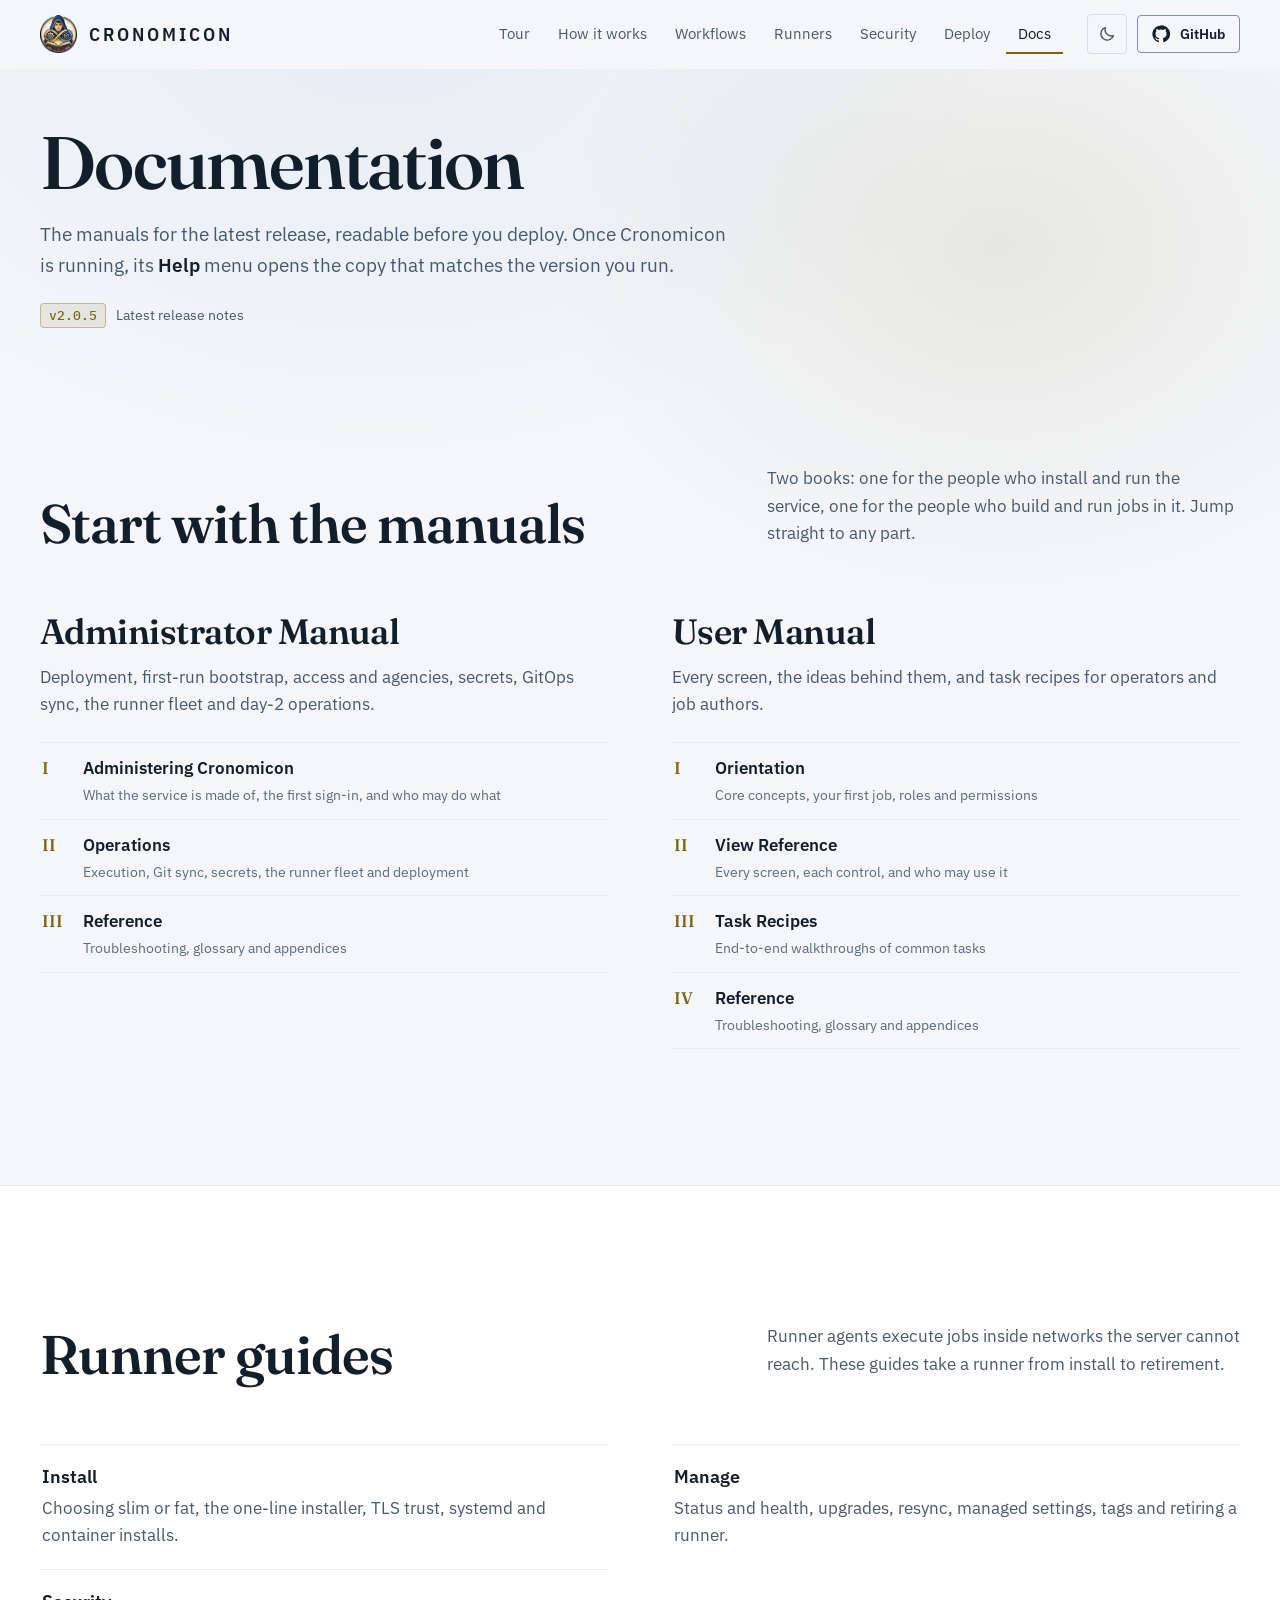
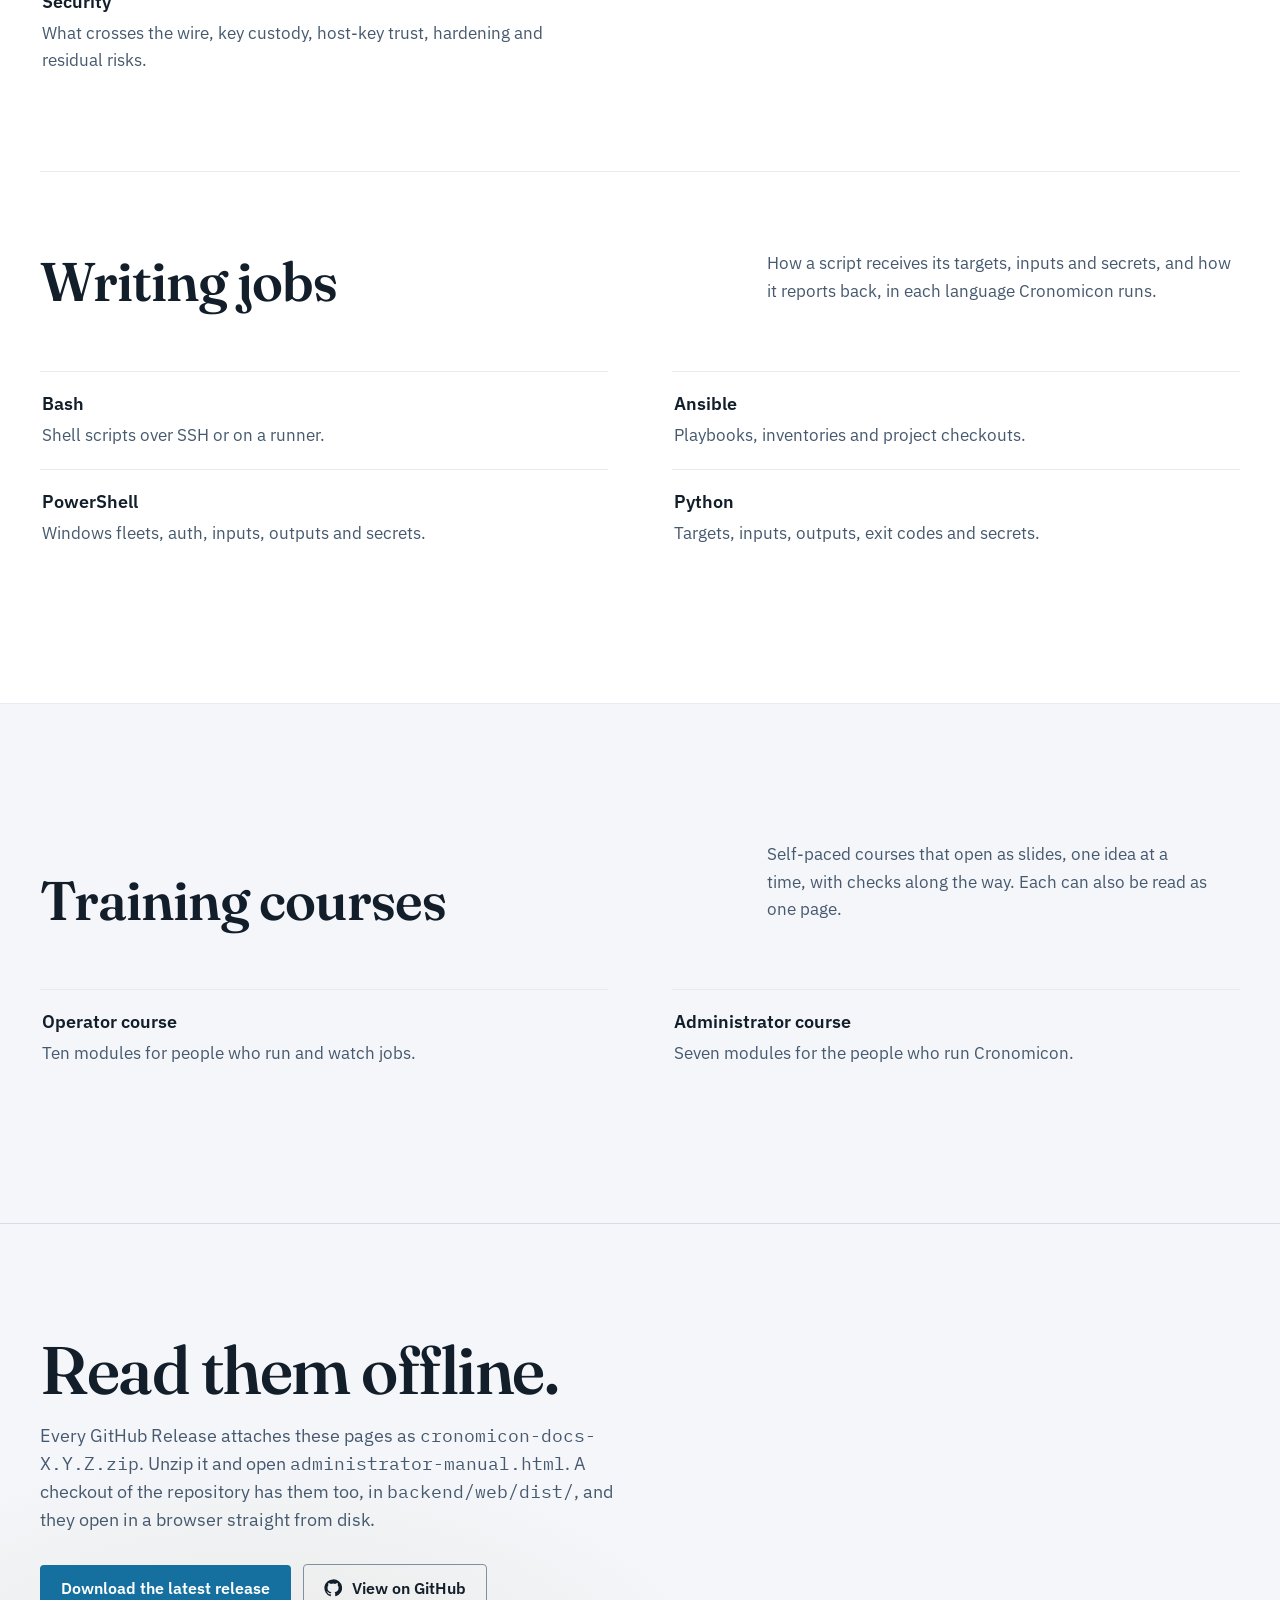
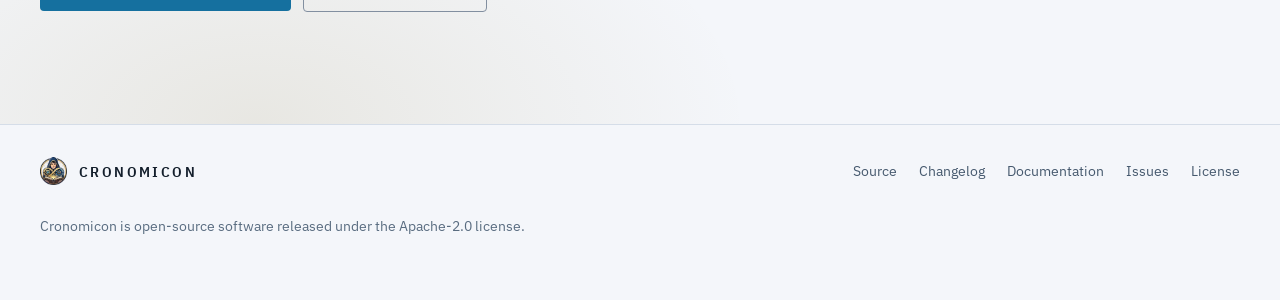
==== docs/index.html @ bd12294c "updated versioning to 2.0.5" ====
<!doctype html>
<html lang="en">
<head>
  <meta charset="utf-8">
  <meta name="viewport" content="width=device-width, initial-scale=1">
  <title>Documentation · Cronomicon</title>
  <meta name="description" content="The Cronomicon administrator and user manuals, runner guides, usage guides and training courses for the latest release.">
  <meta name="theme-color" content="#0a1119" media="(prefers-color-scheme: dark)">
  <meta name="theme-color" content="#f4f6fa" media="(prefers-color-scheme: light)">
  <link rel="canonical" href="https://cronomicon.io/docs/">
  <link rel="icon" href="/favicon.ico" sizes="any">
  <link rel="icon" href="/assets/img/icon-192.png" type="image/png">
  <link rel="apple-touch-icon" href="/apple-touch-icon.png">
  <link rel="preload" href="/assets/fonts/fraunces-400-700-latin.woff2" as="font" type="font/woff2" crossorigin>
  <link rel="preload" href="/assets/fonts/plex-sans-400-700-latin.woff2" as="font" type="font/woff2" crossorigin>
  <link rel="stylesheet" href="/assets/css/site.css">
  <script>try { var t = localStorage.getItem("crn-theme"); if (t === "light" || t === "dark") document.documentElement.dataset.theme = t; } catch (e) {}</script>
  <!-- The pages beside this one are copied in by the app repo's publish workflow
       on every release tag (github.com/ResetSmith/cronomicon,
       .github/workflows/publish-images.yml, the docs job). That sync leaves this
       file alone: it is the only file in docs/ that lives in this repo.

       The part lists below link to each manual's part title pages
       (#part-1 … #part-4). If a manual gains or renames a part, update its
       list here. -->
  <style>
    /* The home page's sections, applied to a reading list: each group of
       documents is a band with the site's two-column head, and the documents
       themselves are rows parted by hairlines rather than cards. The bands
       run plain, alt, alt, plain as the home page's do: the closing section
       needs a plain band above it. */
    .docs-hero h1 { margin-bottom: 20px; }
    .docs-hero .lede { margin-bottom: 0; }

    /* The two manuals: one column each, the title set large, then the parts
       they are divided into, which link straight to each part's title page. */
    .books { display: grid; grid-template-columns: repeat(2, minmax(0, 1fr)); gap: clamp(32px, 5vw, 64px); }
    .book h3 { font: 580 clamp(1.7rem, 2.8vw, 2.2rem)/1.1 var(--display); letter-spacing: -.015em; margin: 0 0 12px; }
    .book h3 a { color: var(--text); }
    .book h3 a:hover { color: var(--accent); text-decoration: none; }
    .book > p { color: var(--text-sec); margin: 0 0 24px; max-width: 34em; }
    .book-parts { list-style: none; margin: 0; padding: 0; border-bottom: 1px solid var(--border-light); }
    .book-parts a { display: grid; grid-template-columns: 2.4em minmax(0, 1fr); align-items: baseline; padding: 12px 2px; border-top: 1px solid var(--border-light); color: var(--text); }
    .book-parts a:hover { text-decoration: none; }
    .book-parts a:hover b { color: var(--accent); }
    .book-parts .n { font: 520 1.05rem/1 var(--display); color: var(--accent); }
    .book-parts b { font-weight: 600; }
    .book-parts small { display: block; color: var(--text-muted); font-size: 14px; margin-top: 2px; }
    @media (max-width: 800px) { .books { grid-template-columns: minmax(0, 1fr); } }

    /* Guides and courses: a title and one line each, in two columns. */
    .doc-rows { list-style: none; margin: 0; padding: 0; display: grid; grid-template-columns: repeat(2, minmax(0, 1fr)); column-gap: clamp(32px, 5vw, 64px); }
    .doc-rows li { border-top: 1px solid var(--border-light); }
    .doc-rows a { display: block; padding: 18px 2px 20px; color: var(--text-sec); }
    .doc-rows a:hover { text-decoration: none; }
    .doc-rows b { display: block; color: var(--text); font-size: 1.1rem; font-weight: 600; margin-bottom: 4px; }
    .doc-rows a:hover b { color: var(--accent); }
    @media (max-width: 800px) { .doc-rows { grid-template-columns: minmax(0, 1fr); } }

    .closing .lede { margin-bottom: 30px; }
    .closing-inner.single { grid-template-columns: minmax(0, 1fr); }
  </style>
</head>
<body>
<a class="skip" href="#main">Skip to content</a>

<svg width="0" height="0" style="position:absolute" aria-hidden="true">
  <defs>
    <symbol id="i-github" viewBox="0 0 24 24"><path fill="currentColor" d="M12 .5a11.5 11.5 0 0 0-3.64 22.41c.58.1.79-.25.79-.56v-2c-3.2.7-3.88-1.37-3.88-1.37-.52-1.33-1.28-1.69-1.28-1.69-1.05-.72.08-.7.08-.7 1.16.08 1.77 1.19 1.77 1.19 1.03 1.77 2.7 1.26 3.36.96.1-.75.4-1.26.73-1.55-2.55-.29-5.24-1.28-5.24-5.69 0-1.26.45-2.29 1.19-3.1-.12-.29-.52-1.46.11-3.05 0 0 .97-.31 3.17 1.18a11 11 0 0 1 5.77 0c2.2-1.49 3.17-1.18 3.17-1.18.63 1.59.23 2.76.11 3.05.74.81 1.19 1.84 1.19 3.1 0 4.42-2.7 5.4-5.26 5.68.41.36.78 1.06.78 2.14v3.17c0 .31.21.67.8.56A11.5 11.5 0 0 0 12 .5Z"/></symbol>
    <symbol id="i-sun" viewBox="0 0 24 24" fill="none" stroke="currentColor" stroke-width="1.8" stroke-linecap="round"><circle cx="12" cy="12" r="4.2"/><path d="M12 2v2.2M12 19.8V22M4.2 4.2l1.6 1.6M18.2 18.2l1.6 1.6M2 12h2.2M19.8 12H22M4.2 19.8l1.6-1.6M18.2 5.8l1.6-1.6"/></symbol>
    <symbol id="i-moon" viewBox="0 0 24 24" fill="none" stroke="currentColor" stroke-width="1.8" stroke-linejoin="round"><path d="M20.5 14.2A8.5 8.5 0 0 1 9.8 3.5a8.5 8.5 0 1 0 10.7 10.7Z"/></symbol>
    <symbol id="i-menu" viewBox="0 0 24 24" fill="none" stroke="currentColor" stroke-width="1.8" stroke-linecap="round"><path d="M4 7h16M4 12h16M4 17h16"/></symbol>
  </defs>
</svg>

<header class="site-header" id="top">
  <div class="wrap nav">
    <a class="brand" href="/" aria-label="Cronomicon home">
      <img src="/assets/img/emblem-80.webp" srcset="/assets/img/emblem-80.webp 80w, /assets/img/emblem-160.webp 160w" sizes="37px" alt="" width="37" height="38">
      <span class="wordmark">CRONOMICON</span>
    </a>
    <ul class="nav-links" id="nav-links">
      <li><a href="/#tour">Tour</a></li>
      <li><a href="/#compose">How it works</a></li>
      <li><a href="/#workflows">Workflows</a></li>
      <li><a href="/#runners">Runners</a></li>
      <li><a href="/#governance">Security</a></li>
      <li><a href="/#deploy">Deploy</a></li>
      <li><a href="/docs/" aria-current="true">Docs</a></li>
    </ul>
    <div class="nav-actions">
      <button class="icon-btn theme-toggle" type="button" id="theme-toggle" aria-label="Switch colour theme">
        <svg class="sun"><use href="#i-sun"/></svg><svg class="moon"><use href="#i-moon"/></svg>
      </button>
      <a class="btn btn-ghost btn-sm" href="https://github.com/ResetSmith/cronomicon"><svg><use href="#i-github"/></svg>GitHub</a>
      <button class="icon-btn menu-btn" type="button" id="menu-btn" aria-label="Open menu" aria-expanded="false" aria-controls="nav-links"><svg><use href="#i-menu"/></svg></button>
    </div>
  </div>
</header>

<main id="main">

<section class="hero docs-hero">
  <div class="wrap">
    <h1>Documentation</h1>
    <p class="lede">The manuals for the latest release, readable before you deploy. Once Cronomicon is running, its <strong>Help</strong> menu opens the copy that matches the version you run.</p>
    <a class="release-link" href="https://github.com/ResetSmith/cronomicon/releases/latest"><span class="tag">v2.0.5</span>Latest release notes</a>
  </div>
</section>

<section class="band" id="manuals" aria-labelledby="manuals-h">
  <div class="wrap">
    <div class="band-head">
      <h2 id="manuals-h">Start with the manuals</h2>
      <p>Two books: one for the people who install and run the service, one for the people who build and run jobs in it. Jump straight to any part.</p>
    </div>
    <div class="books">
      <article class="book">
        <h3><a href="administrator-manual.html">Administrator Manual</a></h3>
        <p>Deployment, first-run bootstrap, access and agencies, secrets, GitOps sync, the runner fleet and day-2 operations.</p>
        <ol class="book-parts">
          <li><a href="administrator-manual.html#part-1"><span class="n">I</span><span><b>Administering Cronomicon</b><small>What the service is made of, the first sign-in, and who may do what</small></span></a></li>
          <li><a href="administrator-manual.html#part-2"><span class="n">II</span><span><b>Operations</b><small>Execution, Git sync, secrets, the runner fleet and deployment</small></span></a></li>
          <li><a href="administrator-manual.html#part-3"><span class="n">III</span><span><b>Reference</b><small>Troubleshooting, glossary and appendices</small></span></a></li>
        </ol>
      </article>
      <article class="book">
        <h3><a href="user-manual.html">User Manual</a></h3>
        <p>Every screen, the ideas behind them, and task recipes for operators and job authors.</p>
        <ol class="book-parts">
          <li><a href="user-manual.html#part-1"><span class="n">I</span><span><b>Orientation</b><small>Core concepts, your first job, roles and permissions</small></span></a></li>
          <li><a href="user-manual.html#part-2"><span class="n">II</span><span><b>View Reference</b><small>Every screen, each control, and who may use it</small></span></a></li>
          <li><a href="user-manual.html#part-3"><span class="n">III</span><span><b>Task Recipes</b><small>End-to-end walkthroughs of common tasks</small></span></a></li>
          <li><a href="user-manual.html#part-4"><span class="n">IV</span><span><b>Reference</b><small>Troubleshooting, glossary and appendices</small></span></a></li>
        </ol>
      </article>
    </div>
  </div>
</section>

<section class="band alt" id="runners" aria-labelledby="runners-h">
  <div class="wrap">
    <div class="band-head">
      <h2 id="runners-h">Runner guides</h2>
      <p>Runner agents execute jobs inside networks the server cannot reach. These guides take a runner from install to retirement.</p>
    </div>
    <ul class="doc-rows">
      <li><a href="runner-install.html"><b>Install</b>Choosing slim or fat, the one-line installer, TLS trust, systemd and container installs.</a></li>
      <li><a href="runner-manage.html"><b>Manage</b>Status and health, upgrades, resync, managed settings, tags and retiring a runner.</a></li>
      <li><a href="runner-security.html"><b>Security</b>What crosses the wire, key custody, host-key trust, hardening and residual risks.</a></li>
    </ul>
  </div>
</section>

<section class="band alt" id="writing" aria-labelledby="writing-h">
  <div class="wrap">
    <div class="band-head">
      <h2 id="writing-h">Writing jobs</h2>
      <p>How a script receives its targets, inputs and secrets, and how it reports back, in each language Cronomicon runs.</p>
    </div>
    <ul class="doc-rows">
      <li><a href="bash-guide.html"><b>Bash</b>Shell scripts over SSH or on a runner.</a></li>
      <li><a href="ansible-guide.html"><b>Ansible</b>Playbooks, inventories and project checkouts.</a></li>
      <li><a href="powershell-guide.html"><b>PowerShell</b>Windows fleets, auth, inputs, outputs and secrets.</a></li>
      <li><a href="python-guide.html"><b>Python</b>Targets, inputs, outputs, exit codes and secrets.</a></li>
    </ul>
  </div>
</section>

<section class="band" id="training" aria-labelledby="training-h">
  <div class="wrap">
    <div class="band-head">
      <h2 id="training-h">Training courses</h2>
      <p>Self-paced courses that open as slides, one idea at a time, with checks along the way. Each can also be read as one page.</p>
    </div>
    <ul class="doc-rows">
      <li><a href="training-operator.html"><b>Operator course</b>Ten modules for people who run and watch jobs.</a></li>
      <li><a href="training-admin.html"><b>Administrator course</b>Seven modules for the people who run Cronomicon.</a></li>
    </ul>
  </div>
</section>

<section class="closing" aria-labelledby="offline-h">
  <div class="wrap closing-inner single">
    <div>
      <h2 id="offline-h">Read them offline.</h2>
      <p class="lede">Every GitHub Release attaches these pages as <code>cronomicon-docs-X.Y.Z.zip</code>. Unzip it and open <code>administrator-manual.html</code>. A checkout of the repository has them too, in <code>backend/web/dist/</code>, and they open in a browser straight from disk.</p>
      <div class="cta-row">
        <a class="btn btn-primary" href="https://github.com/ResetSmith/cronomicon/releases/latest">Download the latest release</a>
        <a class="btn btn-ghost" href="https://github.com/ResetSmith/cronomicon"><svg><use href="#i-github"/></svg>View on GitHub</a>
      </div>
    </div>
  </div>
</section>

</main>

<footer class="site-footer">
  <div class="wrap foot">
    <a class="brand" href="/" aria-label="Cronomicon home">
      <img src="/assets/img/emblem-80.webp" alt="" width="27" height="28" loading="lazy">
      <span class="wordmark">CRONOMICON</span>
    </a>
    <nav aria-label="Footer">
      <a href="https://github.com/ResetSmith/cronomicon">Source</a>
      <a href="https://github.com/ResetSmith/cronomicon/blob/release/CHANGELOG.md">Changelog</a>
      <a href="/docs/">Documentation</a>
      <a href="https://github.com/ResetSmith/cronomicon/issues">Issues</a>
      <a href="https://github.com/ResetSmith/cronomicon/blob/release/LICENSE">License</a>
    </nav>
    <p class="foot-meta">Cronomicon is open-source software released under the Apache-2.0 license.</p>
  </div>
</footer>

<script>
  /* The header's behaviour from assets/js/site.js, without the home page's
     demos: that script expects the Score, the tour and the workflow. */
  (function () {
    var root = document.documentElement;
    var themeBtn = document.getElementById("theme-toggle");
    function effective() {
      var t = root.dataset.theme;
      if (t === "light" || t === "dark") return t;
      return window.matchMedia("(prefers-color-scheme: light)").matches ? "light" : "dark";
    }
    function label() { themeBtn.setAttribute("aria-label", effective() === "dark" ? "Switch to light theme" : "Switch to dark theme"); }
    themeBtn.addEventListener("click", function () {
      var next = effective() === "dark" ? "light" : "dark";
      root.dataset.theme = next;
      try { localStorage.setItem("crn-theme", next); } catch (e) {}
      label();
    });
    label();

    var header = document.querySelector(".site-header");
    function onScroll() { header.classList.toggle("scrolled", window.scrollY > 8); }
    window.addEventListener("scroll", onScroll, { passive: true });
    onScroll();

    var menuBtn = document.getElementById("menu-btn");
    var navLinks = document.getElementById("nav-links");
    menuBtn.addEventListener("click", function () {
      var open = navLinks.classList.toggle("open");
      menuBtn.setAttribute("aria-expanded", String(open));
    });
  })();
</script>
</body>
</html>
---- assets/css/site.css ----
/* Cronomicon — cronomicon.io
   Tokens are the app's own (frontend/src/theme.ts) and the manuals' light
   values, so the site reads as the same product with the lights on or off.
   Gold is the brand; sky blue is the action colour; status colours only ever
   mean status. */

/* ---------- Fonts (self-hosted; from frontend/public/fonts) ---------- */
@font-face {
    font-family: 'IBM Plex Sans';
    font-style: normal;
    font-weight: 400 700;
    font-display: swap;
    src: url('../fonts/plex-sans-400-700-latin-ext.woff2') format('woff2');
    unicode-range: U+0100-02BA, U+02BD-02C5, U+02C7-02CC, U+02CE-02D7, U+02DD-02FF, U+0304, U+0308, U+0329, U+1D00-1DBF, U+1E00-1E9F, U+1EF2-1EFF, U+2020, U+20A0-20AB, U+20AD-20C0, U+2113, U+2C60-2C7F, U+A720-A7FF
}

@font-face {
    font-family: 'IBM Plex Sans';
    font-style: normal;
    font-weight: 400 700;
    font-display: swap;
    src: url('../fonts/plex-sans-400-700-latin.woff2') format('woff2');
    unicode-range: U+0000-00FF, U+0131, U+0152-0153, U+02BB-02BC, U+02C6, U+02DA, U+02DC, U+0304, U+0308, U+0329, U+2000-206F, U+20AC, U+2122, U+2191, U+2193, U+2212, U+2215, U+FEFF, U+FFFD
}

@font-face {
    font-family: 'IBM Plex Sans Condensed';
    font-style: normal;
    font-weight: 500;
    font-display: swap;
    src: url('../fonts/plex-sans-condensed-500-latin-ext.woff2') format('woff2');
    unicode-range: U+0100-02BA, U+02BD-02C5, U+02C7-02CC, U+02CE-02D7, U+02DD-02FF, U+0304, U+0308, U+0329, U+1D00-1DBF, U+1E00-1E9F, U+1EF2-1EFF, U+2020, U+20A0-20AB, U+20AD-20C0, U+2113, U+2C60-2C7F, U+A720-A7FF
}

@font-face {
    font-family: 'IBM Plex Sans Condensed';
    font-style: normal;
    font-weight: 500;
    font-display: swap;
    src: url('../fonts/plex-sans-condensed-500-latin.woff2') format('woff2');
    unicode-range: U+0000-00FF, U+0131, U+0152-0153, U+02BB-02BC, U+02C6, U+02DA, U+02DC, U+0304, U+0308, U+0329, U+2000-206F, U+20AC, U+2122, U+2191, U+2193, U+2212, U+2215, U+FEFF, U+FFFD
}

@font-face {
    font-family: 'IBM Plex Sans Condensed';
    font-style: normal;
    font-weight: 600;
    font-display: swap;
    src: url('../fonts/plex-sans-condensed-600-latin-ext.woff2') format('woff2');
    unicode-range: U+0100-02BA, U+02BD-02C5, U+02C7-02CC, U+02CE-02D7, U+02DD-02FF, U+0304, U+0308, U+0329, U+1D00-1DBF, U+1E00-1E9F, U+1EF2-1EFF, U+2020, U+20A0-20AB, U+20AD-20C0, U+2113, U+2C60-2C7F, U+A720-A7FF
}

@font-face {
    font-family: 'IBM Plex Sans Condensed';
    font-style: normal;
    font-weight: 600;
    font-display: swap;
    src: url('../fonts/plex-sans-condensed-600-latin.woff2') format('woff2');
    unicode-range: U+0000-00FF, U+0131, U+0152-0153, U+02BB-02BC, U+02C6, U+02DA, U+02DC, U+0304, U+0308, U+0329, U+2000-206F, U+20AC, U+2122, U+2191, U+2193, U+2212, U+2215, U+FEFF, U+FFFD
}

@font-face {
    font-family: 'IBM Plex Mono';
    font-style: normal;
    font-weight: 400;
    font-display: swap;
    src: url('../fonts/plex-mono-400-latin-ext.woff2') format('woff2');
    unicode-range: U+0100-02BA, U+02BD-02C5, U+02C7-02CC, U+02CE-02D7, U+02DD-02FF, U+0304, U+0308, U+0329, U+1D00-1DBF, U+1E00-1E9F, U+1EF2-1EFF, U+2020, U+20A0-20AB, U+20AD-20C0, U+2113, U+2C60-2C7F, U+A720-A7FF
}

@font-face {
    font-family: 'IBM Plex Mono';
    font-style: normal;
    font-weight: 400;
    font-display: swap;
    src: url('../fonts/plex-mono-400-latin.woff2') format('woff2');
    unicode-range: U+0000-00FF, U+0131, U+0152-0153, U+02BB-02BC, U+02C6, U+02DA, U+02DC, U+0304, U+0308, U+0329, U+2000-206F, U+20AC, U+2122, U+2191, U+2193, U+2212, U+2215, U+FEFF, U+FFFD
}

@font-face {
    font-family: 'IBM Plex Mono';
    font-style: normal;
    font-weight: 500;
    font-display: swap;
    src: url('../fonts/plex-mono-500-latin-ext.woff2') format('woff2');
    unicode-range: U+0100-02BA, U+02BD-02C5, U+02C7-02CC, U+02CE-02D7, U+02DD-02FF, U+0304, U+0308, U+0329, U+1D00-1DBF, U+1E00-1E9F, U+1EF2-1EFF, U+2020, U+20A0-20AB, U+20AD-20C0, U+2113, U+2C60-2C7F, U+A720-A7FF
}

@font-face {
    font-family: 'IBM Plex Mono';
    font-style: normal;
    font-weight: 500;
    font-display: swap;
    src: url('../fonts/plex-mono-500-latin.woff2') format('woff2');
    unicode-range: U+0000-00FF, U+0131, U+0152-0153, U+02BB-02BC, U+02C6, U+02DA, U+02DC, U+0304, U+0308, U+0329, U+2000-206F, U+20AC, U+2122, U+2191, U+2193, U+2212, U+2215, U+FEFF, U+FFFD
}

@font-face {
    font-family: 'Fraunces';
    font-style: normal;
    font-weight: 400 700;
    font-display: swap;
    src: url('../fonts/fraunces-400-700-latin-ext.woff2') format('woff2');
    unicode-range: U+0100-02BA, U+02BD-02C5, U+02C7-02CC, U+02CE-02D7, U+02DD-02FF, U+0304, U+0308, U+0329, U+1D00-1DBF, U+1E00-1E9F, U+1EF2-1EFF, U+2020, U+20A0-20AB, U+20AD-20C0, U+2113, U+2C60-2C7F, U+A720-A7FF
}

@font-face {
    font-family: 'Fraunces';
    font-style: normal;
    font-weight: 400 700;
    font-display: swap;
    src: url('../fonts/fraunces-400-700-latin.woff2') format('woff2');
    unicode-range: U+0000-00FF, U+0131, U+0152-0153, U+02BB-02BC, U+02C6, U+02DA, U+02DC, U+0304, U+0308, U+0329, U+2000-206F, U+20AC, U+2122, U+2191, U+2193, U+2212, U+2215, U+FEFF, U+FFFD
}


:root {
  --sans: 'IBM Plex Sans', system-ui, sans-serif;
  --cond: 'IBM Plex Sans Condensed', 'IBM Plex Sans', system-ui, sans-serif;
  --mono: 'IBM Plex Mono', ui-monospace, monospace;
  --display: 'Fraunces', Georgia, serif;

  --r-chip: 4px;
  --r-surface: 8px;
  --r-pill: 999px;

  --maxw: 1200px;
  --gutter: clamp(16px, 4vw, 40px);

  color-scheme: dark;
  --bg: #0a1119;
  --bg-deep: #070c12;
  --panel: #101a26;
  --panel2: #182534;
  --border: #22344a;
  --border-light: #1a2838;
  --border-strong: #566c86;
  --text: #e8eff7;
  --text-sec: #9db2c8;
  --text-muted: #78909f;
  --on-solid: #0a1119;
  --primary: #4da3d9;
  --primary-hover: #6fb8e5;
  --primary-bg: rgba(77, 163, 217, .15);
  --accent: #c9a227;
  --accent-soft: #f0e2b8;
  --accent-bg: rgba(201, 162, 39, .14);
  --success: #45b26b;
  --danger: #e05a5a;
  --warning: #d98a2b;
  --info: #4da3d9;
  --shot-glow: 0 30px 80px -30px rgba(0, 0, 0, .8), 0 0 0 1px rgba(201, 162, 39, .10);
  --halo: rgba(201, 162, 39, .20);
  --band: #0d1621;
  --band-panel: #101a26;
  --sky: rgba(77, 163, 217, .10);
}

:root[data-theme="light"] {
  color-scheme: light;
  --bg: #f4f6fa;
  --bg-deep: #e9edf3;
  --panel: #ffffff;
  --panel2: #eef2f7;
  --border: #d5dde8;
  --border-light: #e6ebf2;
  --border-strong: #828fa0;
  --text: #131e2b;
  --text-sec: #46596e;
  --text-muted: #596c80;
  --on-solid: #ffffff;
  --primary: #15709f;
  --primary-hover: #0f5c85;
  --primary-bg: rgba(21, 112, 159, .10);
  --accent: #7c6311;
  --accent-soft: #7c6311;
  --accent-bg: rgba(124, 99, 17, .10);
  --success: #1e7f45;
  --danger: #c0342f;
  --warning: #9c5f11;
  --info: #15709f;
  --shot-glow: 0 30px 70px -34px rgba(15, 30, 50, .35), 0 0 0 1px rgba(15, 30, 50, .04);
  --halo: rgba(201, 162, 39, .22);
  --band: #ffffff;
  --band-panel: #f4f6fa;
  --sky: rgba(21, 112, 159, .07);
}

@media (prefers-color-scheme: light) {
  :root:not([data-theme="dark"]) {
    color-scheme: light;
    --bg: #f4f6fa;
    --bg-deep: #e9edf3;
    --panel: #ffffff;
    --panel2: #eef2f7;
    --border: #d5dde8;
    --border-light: #e6ebf2;
    --border-strong: #828fa0;
    --text: #131e2b;
    --text-sec: #46596e;
    --text-muted: #596c80;
    --on-solid: #ffffff;
    --primary: #15709f;
    --primary-hover: #0f5c85;
    --primary-bg: rgba(21, 112, 159, .10);
    --accent: #7c6311;
    --accent-soft: #7c6311;
    --accent-bg: rgba(124, 99, 17, .10);
    --success: #1e7f45;
    --danger: #c0342f;
    --warning: #9c5f11;
    --info: #15709f;
    --shot-glow: 0 30px 70px -34px rgba(15, 30, 50, .35), 0 0 0 1px rgba(15, 30, 50, .04);
    --halo: rgba(201, 162, 39, .22);
    --band: #ffffff;
    --band-panel: #f4f6fa;
    --sky: rgba(21, 112, 159, .07);
  }
}

/* ---------- Base ---------- */
*, *::before, *::after { box-sizing: border-box; }
html { -webkit-text-size-adjust: 100%; scroll-behavior: smooth; scroll-padding-top: 84px; }
@media (prefers-reduced-motion: reduce) { html { scroll-behavior: auto; } }
body {
  margin: 0;
  background: var(--bg);
  color: var(--text);
  font: 400 17px/1.6 var(--sans);
  font-feature-settings: "kern";
  text-rendering: optimizeLegibility;
  -webkit-font-smoothing: antialiased;
  overflow-x: hidden;
}
img, video, svg { display: block; max-width: 100%; }
a { color: var(--primary); text-decoration: none; }
a:hover { color: var(--primary-hover); text-decoration: underline; text-underline-offset: 3px; }
code, kbd, pre { font-family: var(--mono); font-variant-numeric: tabular-nums; }
:focus-visible { outline: 2px solid var(--accent); outline-offset: 3px; border-radius: 2px; }
::selection { background: var(--accent-bg); color: var(--text); }

.wrap { width: 100%; max-width: calc(var(--maxw) + 2 * var(--gutter)); margin: 0 auto; padding: 0 var(--gutter); }
.sr-only { position: absolute; width: 1px; height: 1px; padding: 0; margin: -1px; overflow: hidden; clip: rect(0 0 0 0); white-space: nowrap; border: 0; }
.skip { position: absolute; left: 12px; top: -48px; z-index: 100; background: var(--accent); color: var(--on-solid); padding: 8px 14px; border-radius: var(--r-chip); font-weight: 600; }
.skip:focus { top: 12px; }

/* Theme-paired images: the dark shot shows in dark mode, the light in light. */
.only-light { display: none !important; }
:root[data-theme="light"] .only-light { display: block !important; }
:root[data-theme="light"] .only-dark { display: none !important; }
@media (prefers-color-scheme: light) {
  :root:not([data-theme="dark"]) .only-light { display: block !important; }
  :root:not([data-theme="dark"]) .only-dark { display: none !important; }
}

/* ---------- Buttons ---------- */
.btn {
  display: inline-flex; align-items: center; gap: 10px;
  font: 600 16px/1 var(--sans);
  padding: 14px 20px;
  border-radius: var(--r-chip);
  border: 1px solid transparent;
  cursor: pointer;
  transition: background-color .15s, border-color .15s, color .15s;
  white-space: nowrap;
}
.btn:hover { text-decoration: none; }
.btn svg { width: 18px; height: 18px; flex: none; }
.btn-primary { background: var(--primary); color: var(--on-solid); }
.btn-primary:hover { background: var(--primary-hover); color: var(--on-solid); }
.btn-ghost { background: transparent; color: var(--text); border-color: var(--border-strong); }
.btn-ghost:hover { border-color: var(--text-sec); color: var(--text); background: var(--panel2); }
.btn-sm { font-size: 14px; padding: 9px 14px; }

/* ---------- Header ---------- */
.site-header {
  position: sticky; top: 0; z-index: 50;
  background: var(--bg);
  border-bottom: 1px solid transparent;
  transition: border-color .2s;
}
.site-header.scrolled { border-bottom-color: var(--border); }
.nav { display: flex; align-items: center; gap: 24px; height: 68px; }
.brand { display: inline-flex; align-items: center; gap: 12px; color: var(--accent); }
.brand:hover { text-decoration: none; color: var(--accent); }
.brand img { width: 37px; height: 38px; }
.wordmark { font: 700 19px/1 var(--cond); letter-spacing: .16em; color: var(--accent); }
:root[data-theme="light"] .wordmark { color: var(--text); }
@media (prefers-color-scheme: light) { :root:not([data-theme="dark"]) .wordmark { color: var(--text); } }
.nav-links { display: flex; gap: 4px; margin-left: auto; list-style: none; padding: 0; }
.nav-links a { display: block; padding: 8px 12px; color: var(--text-sec); font-size: 15px; border-radius: var(--r-chip); }
.nav-links a:hover { color: var(--text); text-decoration: none; background: var(--panel2); }
.nav-links a[aria-current="true"] { color: var(--text); box-shadow: inset 0 -2px 0 var(--accent); border-radius: 0; }
.nav-actions { display: flex; align-items: center; gap: 10px; }
.icon-btn {
  width: 40px; height: 40px; display: inline-grid; place-items: center;
  background: transparent; border: 1px solid var(--border); border-radius: var(--r-chip);
  color: var(--text-sec); cursor: pointer; transition: color .15s, border-color .15s;
}
.icon-btn:hover { color: var(--text); border-color: var(--border-strong); }
.icon-btn svg { width: 18px; height: 18px; }
.theme-toggle .moon { display: none; }
:root[data-theme="light"] .theme-toggle .sun { display: none; }
:root[data-theme="light"] .theme-toggle .moon { display: block; }
@media (prefers-color-scheme: light) {
  :root:not([data-theme="dark"]) .theme-toggle .sun { display: none; }
  :root:not([data-theme="dark"]) .theme-toggle .moon { display: block; }
}
.menu-btn { display: none; }

@media (max-width: 900px) {
  .nav-links {
    position: absolute; top: 68px; left: 0; right: 0; margin: 0;
    flex-direction: column; gap: 0; padding: 8px var(--gutter) 16px;
    background: var(--bg); border-bottom: 1px solid var(--border);
    display: none;
  }
  .nav-links.open { display: flex; }
  .nav-links a { padding: 12px 8px; font-size: 17px; }
  .menu-btn { display: inline-grid; }
  .nav-actions { margin-left: auto; }
  .nav-actions .btn { display: none; }
}

/* ---------- Hero ---------- */
.hero { position: relative; padding: clamp(32px, 5vw, 56px) 0 0; isolation: isolate; }
.hero::before {
  content: ""; position: absolute; z-index: -1; left: 0; right: 0; top: -68px; height: 820px; pointer-events: none;
  background:
    radial-gradient(ellipse 50% 60% at 78% 30%, var(--accent-bg), transparent 70%),
    radial-gradient(ellipse 70% 80% at 30% 0%, var(--sky), transparent 70%);
}
.hero-grid { display: grid; grid-template-columns: minmax(0, 1.25fr) minmax(0, .75fr); gap: clamp(24px, 4vw, 56px); align-items: center; }
.hero h1 {
  font: 560 clamp(2.5rem, 5.8vw, 4.75rem)/1.0 var(--display);
  letter-spacing: -.022em;
  margin: 0 0 24px;
  text-wrap: balance;
}
.lede { font-size: clamp(1.06rem, 1.5vw, 1.2rem); line-height: 1.6; color: var(--text-sec); max-width: 36em; margin: 0 0 28px; }
.lede strong { color: var(--text); font-weight: 600; }
.cta-row { display: flex; flex-wrap: wrap; gap: 12px; align-items: center; }
.release-link { display: inline-flex; align-items: center; gap: 10px; margin-top: 22px; font-size: 14px; color: var(--text-sec); }
.release-link .tag { font: 500 13px/1 var(--mono); color: var(--accent); background: var(--accent-bg); border: 1px solid color-mix(in srgb, var(--accent) 35%, transparent); padding: 5px 8px; border-radius: var(--r-chip); }
.release-link:hover { color: var(--text); text-decoration: none; }

.hero-emblem { position: relative; justify-self: center; width: min(100%, 340px); aspect-ratio: 1; display: grid; place-items: center; }
.hero-emblem img { position: relative; width: 80%; height: auto; filter: drop-shadow(0 18px 40px rgba(0, 0, 0, .45)); }
:root[data-theme="light"] .hero-emblem img { filter: drop-shadow(0 16px 30px rgba(19, 30, 43, .22)); }
@media (prefers-color-scheme: light) { :root:not([data-theme="dark"]) .hero-emblem img { filter: drop-shadow(0 16px 30px rgba(19, 30, 43, .22)); } }
.hero-emblem::before {
  content: ""; position: absolute; inset: -6%; border-radius: 50%;
  background: radial-gradient(circle, var(--halo) 0%, transparent 62%);
}
.bezel { position: absolute; inset: 0; color: var(--accent); opacity: .55; }

@media (max-width: 820px) {
  .hero-grid { grid-template-columns: minmax(0, 1fr); }
  .hero-emblem { order: -1; width: 150px; justify-self: start; margin-bottom: -12px; }
}

/* ---------- The Score (hero instrument) ---------- */
.score-stage { margin-top: clamp(32px, 4vw, 48px); }
.score {
  position: relative;
  background: var(--panel);
  border: 1px solid var(--border);
  border-radius: var(--r-surface);
  padding: 18px 20px 12px;
}
.score-head { display: flex; flex-wrap: wrap; align-items: center; gap: 10px 20px; margin-bottom: 8px; }
.score-title { font: 600 17px/1.2 var(--sans); margin: 0; }
.score-sub { font-size: 14px; color: var(--text-muted); }
.score-clock { font: 500 14px/1 var(--mono); color: var(--accent); font-variant-numeric: tabular-nums; }
.score-legend { display: flex; flex-wrap: wrap; gap: 14px; margin-left: auto; list-style: none; padding: 0; font-size: 13px; color: var(--text-sec); }
.score-legend li { display: inline-flex; align-items: center; gap: 6px; }
.dot { width: 9px; height: 9px; border-radius: 50%; display: inline-block; }
.dot.success { background: var(--success); }
.dot.warn { background: var(--warning); }
.dot.failed { background: var(--danger); }
.dot.running { background: var(--info); }
.dot.scheduled { border: 1.5px solid var(--text-sec); }
.score-ctl {
  display: inline-flex; align-items: center; gap: 8px;
  font: 500 13px/1 var(--sans); color: var(--text);
  background: transparent; border: 1px solid var(--border-strong); border-radius: var(--r-chip);
  padding: 7px 11px; cursor: pointer;
}
.score-ctl:hover { background: var(--panel2); }
.score-ctl svg { width: 12px; height: 12px; }
.score-ctl .i-play { display: none; }
.score-ctl[aria-pressed="true"] .i-play { display: block; }
.score-ctl[aria-pressed="true"] .i-pause { display: none; }
.score-canvas { position: relative; height: 281px; touch-action: pan-y; }
.score-canvas svg { width: 100%; height: 100%; overflow: visible; }
.score-foot { display: flex; flex-wrap: wrap; justify-content: space-between; gap: 8px 24px; font-size: 13px; color: var(--text-muted); border-top: 1px solid var(--border-light); padding-top: 10px; margin-top: 4px; }
.ticker { font-family: var(--mono); font-size: 13px; color: var(--text-sec); min-height: 1.4em; }
.ticker b { color: var(--text); font-weight: 500; }

/* SVG marks — classes, so both themes flow through the custom properties. */
.s-grid { stroke: var(--border-light); stroke-width: 1; }
.s-lane { stroke: var(--border-light); stroke-width: 1; }
.s-lane-label { fill: var(--text-sec); font: 400 12.5px var(--mono); }
.s-axis { fill: var(--text-muted); font: 400 11px var(--mono); }
.s-now { stroke: var(--accent); stroke-width: 2; }
.s-now-label { fill: var(--accent); font: 600 11px var(--cond); letter-spacing: .1em; }
.s-future-shade { fill: var(--bg); opacity: .35; }
.s-stem { stroke-width: 1.5; }
.s-stem.success { stroke: var(--success); } .s-stem.warn { stroke: var(--warning); }
.s-stem.failed { stroke: var(--danger); } .s-stem.running { stroke: var(--info); }
.s-stem.scheduled { stroke: var(--border-strong); stroke-width: 1; }
.s-mark { stroke-width: 1.6; }
.s-mark.success { fill: var(--success); stroke: var(--success); }
.s-mark.warn { fill: var(--warning); stroke: var(--warning); }
.s-mark.failed { fill: var(--danger); stroke: var(--danger); }
.s-mark.running { fill: var(--info); stroke: var(--info); }
.s-mark.scheduled { fill: var(--panel); stroke: var(--text-sec); }
.s-pulse { fill: none; stroke: var(--accent); stroke-width: 1.5; }
.s-hover { fill: none; stroke: var(--text); stroke-width: 1; stroke-dasharray: 2 3; }

.score-tip {
  position: absolute; z-index: 5; pointer-events: none;
  background: var(--panel2); border: 1px solid var(--border-strong); border-radius: var(--r-chip);
  padding: 8px 10px; font-size: 13px; line-height: 1.45; min-width: 190px;
  box-shadow: 0 8px 24px rgba(0, 0, 0, .35);
  opacity: 0; transform: translateY(4px); transition: opacity .12s, transform .12s;
}
.score-tip.show { opacity: 1; transform: none; }
.score-tip .t { font: 500 12px var(--mono); color: var(--text-muted); margin-bottom: 4px; }
.score-tip .r { display: flex; align-items: center; gap: 8px; }
.score-tip .r code { font-size: 12px; color: var(--text-muted); margin-left: auto; padding-left: 10px; }

/* ---------- Languages strip ---------- */
.langs { display: flex; flex-wrap: wrap; align-items: center; gap: 12px 28px; padding: 36px 0 0; color: var(--text-sec); font-size: 15px; }
.langs ul { display: flex; flex-wrap: wrap; gap: 10px; list-style: none; margin: 0; padding: 0; }
.langs ul { gap: 8px 24px; }
.lang { display: inline-flex; align-items: center; gap: 8px; font: 500 15px/1 var(--mono); color: var(--text); }
.lang i { width: 8px; height: 8px; border-radius: 2px; background: var(--c); }

/* ---------- Sections ---------- */
:root { --band-pad: clamp(80px, 11vw, 136px); }
section.band { padding: var(--band-pad) 0 0; }
section.band.alt { background: var(--band); padding-bottom: var(--band-pad); margin-top: var(--band-pad); border-top: 1px solid var(--border-light); }
section.band.alt + section.band.alt { margin-top: 0; border-top: 0; padding-top: 0; }
section.band.alt:has(+ section.band.alt) { padding-bottom: clamp(48px, 6vw, 80px); }
section.band.alt + section.band.alt .band-head { padding-top: clamp(48px, 6vw, 80px); border-top: 1px solid var(--border-light); }
section.band.alt:has(+ section:not(.alt)) { border-bottom: 1px solid var(--border-light); }
.alt .diagram { background: var(--band-panel); }
.band-head { display: grid; grid-template-columns: minmax(0, 7fr) minmax(0, 5fr); gap: 16px 64px; align-items: end; margin-bottom: clamp(36px, 5vw, 60px); }
.band-head h2 {
  font: 580 clamp(2.1rem, 4.4vw, 3.4rem)/1.04 var(--display);
  letter-spacing: -.018em; margin: 0; text-wrap: balance;
}
.band-head p { font-size: 1.08rem; color: var(--text-sec); margin: 0; padding-bottom: .35em; max-width: 34em; text-wrap: pretty; }
@media (max-width: 900px) { .band-head { grid-template-columns: minmax(0, 1fr); } .band-head p { padding: 0; } }
h3 { font: 600 1.2rem/1.3 var(--sans); margin: 0 0 8px; }
.rule { height: 1px; border: 0; margin: 0; background: linear-gradient(90deg, var(--accent), color-mix(in srgb, var(--accent) 18%, transparent) 50%, transparent); }

/* ---------- Tour ---------- */
.tour { display: grid; grid-template-columns: 240px minmax(0, 1fr); gap: clamp(20px, 3vw, 40px); align-items: start; }
.tour-tabs { display: flex; flex-direction: column; gap: 2px; position: sticky; top: 96px; }
.tour-tab {
  text-align: left; background: transparent; border: 0; border-left: 2px solid var(--border);
  padding: 12px 16px; cursor: pointer; color: var(--text-sec); font: 500 16px/1.3 var(--sans);
  transition: color .15s, border-color .15s, background-color .15s;
}
.tour-tab small { display: block; font-size: 13px; font-weight: 400; color: var(--text-muted); margin-top: 3px; }
.tour-tab:hover { color: var(--text); background: var(--panel); }
.tour-tab[aria-selected="true"] { color: var(--text); border-left-color: var(--accent); background: var(--accent-bg); }
.tour-tab[aria-selected="true"] small { color: var(--text-sec); }
.tour-panel[hidden] { display: none; }
.frame {
  border-radius: var(--r-surface); overflow: hidden;
  border: 1px solid var(--border);
  box-shadow: var(--shot-glow);
  background: var(--bg-deep);
  aspect-ratio: 16 / 10;
}
.frame img, .frame video { width: 100%; height: 100%; object-fit: cover; object-position: top left; }
.frame video { object-fit: cover; object-position: center; background: #0a1119; }
.tour-caption { display: grid; grid-template-columns: minmax(0, 1fr) auto; gap: 16px; margin-top: 20px; color: var(--text-sec); font-size: 16px; max-width: 64em; }
.tour-caption p { margin: 0; }
.tour-caption strong { color: var(--text); font-weight: 600; }

/* Hotspots: numbered markers over a screenshot, paired with a numbered caption list. Each
   marker carries its region as --x/--y/--w/--h (percentages of the frame); site.js copies
   the active one onto .spot-box, which dims everything outside it. --ax moves a marker
   along its region when two would crowd each other. */
.frame.has-spots { position: relative; }
.spot {
  position: absolute; z-index: 2; left: var(--ax, var(--x)); top: calc(var(--y) + var(--h) / 2);
  width: 26px; height: 26px; margin: -13px 0 0 -13px; padding: 0;
  display: grid; place-items: center; border-radius: var(--r-pill); cursor: pointer;
  font: 600 13px/1 var(--mono); color: var(--on-solid); background: var(--accent);
  border: 2px solid var(--bg-deep); box-shadow: 0 0 0 3px var(--halo);
  transition: transform .15s, box-shadow .15s;
}
.spot.is-active { transform: scale(1.15); box-shadow: 0 0 0 5px var(--halo); }
.spot-box {
  position: absolute; z-index: 1; pointer-events: none; opacity: 0;
  border: 2px solid var(--accent); border-radius: var(--r-chip);
  box-shadow: 0 0 0 9999px rgba(7, 12, 18, .55);
  transition: opacity .2s, left .25s, top .25s, width .25s, height .25s;
}
.spot-box.is-on { opacity: 1; }
.tour-caption .tour-points { grid-column: 1 / -1; }
.tour-points {
  list-style: none; margin: 0; padding: 0; counter-reset: point;
  display: grid; grid-template-columns: repeat(2, minmax(0, 1fr)); gap: 6px 24px;
}
.tour-points li {
  position: relative; counter-increment: point; padding: 8px 10px 8px 44px;
  border-radius: var(--r-chip); cursor: default; transition: background-color .15s;
}
.tour-points li::before {
  content: counter(point); position: absolute; left: 10px; top: 9px;
  width: 22px; height: 22px; display: grid; place-items: center; border-radius: var(--r-pill);
  font: 600 12px/1 var(--mono); color: var(--accent); border: 1px solid var(--accent);
}
.tour-points li.is-active { background: var(--accent-bg); }
.tour-points li.is-active::before { color: var(--on-solid); background: var(--accent); }
@media (max-width: 700px) { .tour-points { grid-template-columns: minmax(0, 1fr); } }
@media (max-width: 560px) { .spot { width: 20px; height: 20px; margin: -10px 0 0 -10px; font-size: 11px; border-width: 1px; } }
@media (prefers-reduced-motion: reduce) { .spot, .spot-box { transition: none; } }

@media (max-width: 900px) {
  .tour { grid-template-columns: minmax(0, 1fr); }
  .tour-tabs { position: static; flex-direction: row; overflow-x: auto; gap: 0; border-bottom: 1px solid var(--border); scrollbar-width: none; }
  .tour-tabs::-webkit-scrollbar { display: none; }
  .tour-tab { border-left: 0; border-bottom: 2px solid transparent; white-space: nowrap; padding: 10px 14px; }
  .tour-tab small { display: none; }
  .tour-tab[aria-selected="true"] { border-bottom-color: var(--accent); background: transparent; }
}

/* ---------- Compose (a real sequence, so it is numbered) ---------- */
.compose { display: grid; grid-template-columns: minmax(0, 1fr) minmax(0, 1fr); gap: clamp(24px, 4vw, 56px); align-items: start; }
.steps { list-style: none; margin: 0; padding: 0; counter-reset: step; }
.steps li { position: relative; padding: 0 0 28px 56px; counter-increment: step; }
.steps li::before {
  content: counter(step); position: absolute; left: 0; top: -2px;
  width: 34px; height: 34px; display: grid; place-items: center;
  font: 600 15px/1 var(--mono); color: var(--accent);
  border: 1px solid color-mix(in srgb, var(--accent) 50%, transparent); border-radius: 50%;
  background: var(--bg);
}
.steps li::after { content: ""; position: absolute; left: 17px; top: 36px; bottom: 4px; width: 1px; background: var(--border); }
.steps li:last-child::after { display: none; }
.steps li:last-child { padding-bottom: 0; }
.steps p { margin: 0; color: var(--text-sec); }
.parts { display: flex; flex-wrap: wrap; gap: 6px; margin-top: 10px; }
.part { font: 500 13px/1 var(--mono); padding: 6px 9px; border-radius: var(--r-chip); background: var(--panel2); color: var(--text); border: 1px solid var(--border); }
.part.gold { color: var(--accent); border-color: color-mix(in srgb, var(--accent) 40%, transparent); background: var(--accent-bg); }

.code {
  background: var(--panel); border: 1px solid var(--border); border-radius: var(--r-surface);
  overflow: hidden;
}
.code-bar { display: flex; align-items: center; gap: 12px; padding: 10px 14px; border-bottom: 1px solid var(--border-light); font: 500 13px/1 var(--mono); color: var(--text-muted); }
.code-bar .src { margin-left: auto; font-family: var(--sans); }
.code pre { margin: 0; padding: 18px 20px; overflow-x: auto; font-size: 14px; line-height: 1.7; color: var(--text); tab-size: 2; }
.code .k { color: var(--primary); }
.code .s { color: var(--success); }
.code .c { color: var(--text-muted); }
.code .v { color: var(--accent); }
.dual { display: grid; grid-template-columns: repeat(2, minmax(0, 1fr)); gap: 1px; background: var(--border); border: 1px solid var(--border); border-radius: var(--r-surface); overflow: hidden; margin-top: 20px; }
.dual div { background: var(--panel); padding: 16px 18px; font-size: 15px; color: var(--text-sec); }
.dual b { display: flex; flex-wrap: wrap; align-items: center; gap: 4px 8px; color: var(--text); font-weight: 600; margin-bottom: 6px; }
.src-badge { font: 500 12px/1 var(--mono); padding: 4px 6px; border-radius: var(--r-chip); }
.src-badge.git { color: var(--text-sec); border: 1px solid var(--border-strong); }
.src-badge.app { color: var(--accent); background: var(--accent-bg); }

@media (max-width: 900px) { .compose { grid-template-columns: minmax(0, 1fr); } }
@media (max-width: 520px) { .dual { grid-template-columns: minmax(0, 1fr); } }

/* ---------- Triggers + gates ---------- */
.triggers { display: grid; grid-template-columns: minmax(0, 1.2fr) minmax(0, .8fr); gap: clamp(24px, 4vw, 56px); }
.origin-list { list-style: none; margin: 0; padding: 0; border-top: 1px solid var(--border); }
.origin-list li { display: grid; grid-template-columns: 40px minmax(0, 1fr) auto; gap: 16px; align-items: center; padding: 18px 4px; border-bottom: 1px solid var(--border); }
.origin-list svg { width: 24px; height: 24px; color: var(--accent); }
.origin-list h3 { font-size: 1.05rem; margin: 0 0 2px; }
.origin-list p { margin: 0; font-size: 15px; color: var(--text-sec); }
.origin-list code { font-size: 13px; color: var(--text-sec); background: var(--panel); border: 1px solid var(--border); border-radius: var(--r-chip); padding: 5px 8px; white-space: nowrap; }
.gates { background: var(--panel); border: 1px solid var(--border); border-radius: var(--r-surface); padding: 24px; align-self: start; position: sticky; top: 96px; }
.gates h3 { font-family: var(--display); font-size: 1.5rem; font-weight: 600; }
.gates > p { color: var(--text-sec); font-size: 15px; margin: 0 0 18px; }
.gate { display: flex; gap: 12px; padding: 12px 0; border-top: 1px solid var(--border-light); font-size: 15px; }
.gate svg { width: 18px; height: 18px; flex: none; margin-top: 3px; color: var(--primary); }
.gate b { display: block; font-weight: 600; }
.gate span { color: var(--text-sec); }
@media (max-width: 900px) { .triggers { grid-template-columns: minmax(0, 1fr); } .gates { position: static; } }
@media (max-width: 560px) { .origin-list li { grid-template-columns: 32px minmax(0, 1fr); } .origin-list code { grid-column: 2; justify-self: start; white-space: normal; word-break: break-all; } }

/* ---------- Diagrams ---------- */
.diagram { background: var(--panel); border: 1px solid var(--border); border-radius: var(--r-surface); padding: clamp(12px, 2vw, 24px); }
.diagram-scroll { overflow-x: auto; }
.diagram-scroll svg { min-width: 720px; width: 100%; height: auto; }
.diagram-head { display: flex; flex-wrap: wrap; justify-content: space-between; align-items: center; gap: 10px; margin-bottom: 12px; }
.diagram-head .name { font: 500 15px var(--mono); color: var(--text); }
.wf-meta { font-size: 14px; color: var(--text-muted); }

.d-node { fill: var(--panel2); stroke: var(--border-strong); stroke-width: 1; }
.d-node.server { fill: var(--bg); stroke: var(--accent); stroke-width: 1.5; }
.d-zone { fill: none; stroke: var(--border-strong); stroke-width: 1; stroke-dasharray: 4 4; }
.d-zone-fill { fill: var(--bg); opacity: .45; }
.d-group { fill: none; stroke: var(--border-strong); stroke-dasharray: 3 4; }
.d-edge { fill: none; stroke: var(--border-strong); stroke-width: 1.5; }
.d-edge.gold { stroke: var(--accent); }
.d-edge.danger { stroke: var(--danger); stroke-dasharray: 4 4; }
.d-edge.flow { stroke: var(--primary); stroke-dasharray: 6 6; }
.d-arrow { fill: var(--border-strong); }
.d-arrow.gold { fill: var(--accent); }
.d-arrow.primary { fill: var(--primary); }
.d-arrow.danger { fill: var(--danger); }
.d-title { fill: var(--text); font: 600 14px var(--sans); }
.d-title.mono { font: 500 13.5px var(--mono); }
.d-sub { fill: var(--text-muted); font: 400 12px var(--sans); }
.d-label { fill: var(--text-sec); font: 500 12.5px var(--sans); }
.d-label.mono { font: 500 12.5px var(--mono); }
.d-label.gold { fill: var(--accent); }
.d-label.danger { fill: var(--danger); }
.d-label.primary { fill: var(--primary); }
.d-diamond { fill: var(--bg); stroke: var(--accent); stroke-width: 1.5; }
.d-type { stroke: none; }
.d-status { transition: fill .25s; }
.d-status.idle { fill: var(--border-strong); }
.d-status.queued { fill: var(--text-muted); }
.d-status.running { fill: var(--info); }
.d-status.success { fill: var(--success); }
.d-status.failed { fill: var(--danger); }
.d-status.skipped { fill: transparent; stroke: var(--border-strong); }
.d-halo { fill: none; stroke: var(--info); stroke-width: 2; opacity: 0; }
.wf .step.running .d-node { stroke: var(--info); }
.wf .step.running .d-halo { opacity: 1; }
@media (prefers-reduced-motion: no-preference) {
  .d-edge.flow { animation: flow 1.6s linear infinite; }
  .wf .step.running .d-halo { animation: halo 1.2s ease-out infinite; }
}
@keyframes flow { to { stroke-dashoffset: -24; } }
@keyframes halo { from { opacity: .9; } to { opacity: 0; } }

.wf-layout { display: grid; grid-template-columns: minmax(0, 1fr); gap: 36px; }
.wf-status { font-size: 13px; color: var(--text-sec); margin-right: auto; padding-left: 12px; border-left: 1px solid var(--border); }
.diagram-head .name { margin-right: 8px; }
.facts { list-style: none; margin: 0; padding: 0; display: grid; grid-template-columns: repeat(4, minmax(0, 1fr)); gap: 0 32px; }
.facts li { padding: 14px 0; border-top: 1px solid var(--border); font-size: 15.5px; color: var(--text-sec); }

.facts b { display: block; color: var(--text); font-weight: 600; font-size: 16px; margin-bottom: 2px; }
.facts code { font-size: 13px; color: var(--text); overflow-wrap: anywhere; }
@media (max-width: 980px) { .facts { grid-template-columns: repeat(2, minmax(0, 1fr)); } }
@media (max-width: 560px) { .facts { grid-template-columns: minmax(0, 1fr); } }
.stack { display: grid; gap: 16px; }

.topo-notes { display: grid; grid-template-columns: repeat(3, minmax(0, 1fr)); gap: 32px; margin-top: 32px; }
.topo-notes p { margin: 0; color: var(--text-sec); font-size: 15.5px; }
@media (max-width: 800px) { .topo-notes { grid-template-columns: minmax(0, 1fr); gap: 20px; } }

/* ---------- Governance ---------- */
.gov { display: grid; grid-template-columns: minmax(0, 7fr) minmax(0, 5fr); gap: clamp(28px, 5vw, 64px); align-items: start; }
.evidence { display: grid; gap: 16px; position: sticky; top: 96px; }
.log, .feed { margin: 0; background: var(--panel); border: 1px solid var(--border); border-radius: var(--r-surface); overflow: hidden; }
.log-bar { display: flex; flex-wrap: wrap; align-items: baseline; gap: 4px 12px; padding: 11px 16px; border-bottom: 1px solid var(--border-light); font-size: 13px; }
.log-name { font: 500 13.5px var(--mono); color: var(--text); }
.log-meta { color: var(--text-muted); margin-left: auto; }
.log pre { margin: 0; padding: 16px 18px; overflow-x: auto; font-size: 13.5px; line-height: 1.85; color: var(--text); }
.log .ts { color: var(--text-muted); margin-right: 10px; }
.log mark { background: var(--accent-bg); color: var(--accent); border-radius: 3px; padding: 1px 4px; box-shadow: inset 0 0 0 1px color-mix(in srgb, var(--accent) 35%, transparent); }
.feed ol { list-style: none; margin: 0; padding: 4px 0; }
.feed li { display: flex; justify-content: space-between; align-items: baseline; gap: 16px; padding: 10px 16px; font-size: 14.5px; color: var(--text-sec); border-top: 1px solid var(--border-light); }
.feed li:first-child { border-top: 0; }
.feed .who { color: var(--text); }
.feed b { font-weight: 500; font-family: var(--mono); font-size: 13.5px; color: var(--text); }
.feed time { flex: none; font: 400 12.5px var(--mono); color: var(--text-muted); }
.gov-list { margin: 0; border-top: 1px solid var(--border); }
.gov-list > div { padding: 15px 0 17px; border-bottom: 1px solid var(--border); }
.gov-list dt { font-weight: 600; font-size: 1rem; margin-bottom: 3px; }
.gov-list dd { margin: 0; color: var(--text-sec); font-size: 15px; line-height: 1.55; }
.gov-list code { font-size: 13px; color: var(--accent); }
@media (max-width: 900px) { .gov { grid-template-columns: minmax(0, 1fr); } .evidence { position: static; } }

/* ---------- Deploy ---------- */
.deploy { display: grid; grid-template-columns: minmax(0, 1.15fr) minmax(0, .85fr); gap: clamp(24px, 4vw, 56px); align-items: start; }
.copy-btn {
  margin-left: auto; display: inline-flex; align-items: center; gap: 6px;
  background: transparent; border: 1px solid var(--border); border-radius: var(--r-chip);
  color: var(--text-sec); font: 500 12px/1 var(--sans); padding: 6px 9px; cursor: pointer;
}
.copy-btn:hover { color: var(--text); border-color: var(--border-strong); }
.copy-btn svg { width: 13px; height: 13px; }
.code .prompt { color: var(--text-muted); user-select: none; }
.spec { margin: 0; display: grid; grid-template-columns: max-content minmax(0, 1fr); border-top: 1px solid var(--border); }
.spec dt, .spec dd { padding: 13px 0; border-bottom: 1px solid var(--border); margin: 0; font-size: 15px; }
.spec dt { color: var(--text-muted); padding-right: 24px; }
.spec dd { color: var(--text); }
.spec dd code { font-size: 13.5px; color: var(--text-sec); }
@media (max-width: 900px) { .deploy { grid-template-columns: minmax(0, 1fr); } }

/* ---------- Closing ---------- */
.closing { position: relative; margin-top: var(--band-pad); padding: clamp(64px, 9vw, 112px) 0; border-top: 1px solid var(--border); overflow: hidden; background: radial-gradient(ellipse 55% 80% at 20% 100%, var(--accent-bg), transparent 70%); }
.closing-inner { display: grid; grid-template-columns: minmax(0, 1fr) minmax(0, 1fr); gap: clamp(32px, 6vw, 80px); align-items: center; }
.closing h2 { font: 560 clamp(2.4rem, 5.4vw, 4.2rem)/1.0 var(--display); letter-spacing: -.022em; margin: 0 0 18px; text-wrap: balance; }
.closing p { color: var(--text-sec); font-size: 1.1rem; margin: 0 0 30px; max-width: 34em; }
.crontab { margin: 0; background: var(--panel); border: 1px solid var(--border); border-radius: var(--r-surface); overflow: hidden; transform: rotate(-1deg); box-shadow: var(--shot-glow); }
.crontab figcaption { font: 500 13px var(--mono); color: var(--text-muted); padding: 11px 16px; border-bottom: 1px solid var(--border-light); }
.crontab pre { margin: 0; padding: 16px 18px; overflow-x: auto; font-size: 13.5px; line-height: 1.9; color: var(--text-muted); }
.crontab s { color: var(--text-sec); text-decoration: line-through; text-decoration-color: var(--accent); text-decoration-thickness: 2px; }
.crontab .keep { color: var(--text-muted); }
@media (max-width: 800px) { .closing-inner { grid-template-columns: minmax(0, 1fr); } .crontab { transform: none; } }

/* ---------- Footer ---------- */
.site-footer { border-top: 1px solid var(--border); padding: 32px 0 48px; font-size: 14px; color: var(--text-muted); }
.foot { display: flex; flex-wrap: wrap; gap: 16px 32px; align-items: center; }
.foot .brand img { width: 27px; height: 28px; }
.foot .wordmark { font-size: 15px; }
.foot nav { display: flex; flex-wrap: wrap; gap: 8px 22px; margin-left: auto; }
.foot nav a { color: var(--text-sec); }
.foot-meta { width: 100%; }

/* Small-screen affordances */
.tour-caption .btn { align-self: start; }
.swipe-hint { display: none; margin: 10px 0 0; font-size: 13px; color: var(--text-muted); }
@media (max-width: 760px) { .swipe-hint { display: block; } }
@media (max-width: 560px) { .log pre, .crontab pre { white-space: pre-wrap; overflow-wrap: anywhere; } }

/* ---------- Trailer ---------- */
/* The hero's "Watch the trailer" button opens a modal player. The backdrop stays dark in both
   themes: it frames a dark film, and a light scrim would glare around it. */
.btn-meta { font: 500 13px/1 var(--mono); color: var(--text-muted); margin-left: -2px; }
.trailer {
  width: min(1200px, calc(100vw - 2 * var(--gutter)));
  max-width: none; max-height: none;
  padding: 0; border: 0; background: transparent; overflow: visible;
}
.trailer:focus-visible { outline: none; }
.trailer::backdrop { background: rgba(3, 6, 10, .88); backdrop-filter: blur(6px); }
.trailer-box {
  position: relative;
  border-radius: var(--r-surface);
  background: #05090e;
  box-shadow: 0 40px 120px -20px rgba(0, 0, 0, .9), 0 0 0 1px rgba(201, 162, 39, .18);
}
.trailer-box video {
  display: block; width: 100%; height: auto; aspect-ratio: 16 / 9;
  max-height: calc(100vh - 120px); border-radius: var(--r-surface); background: #05090e;
}
.trailer-close { position: absolute; top: -52px; right: 0; color: #c8d6e5; border-color: #3a4d63; background: rgba(10, 17, 25, .7); }
.trailer-close:hover { color: #fff; border-color: #6d84a0; }
@media (prefers-reduced-motion: no-preference) {
  .trailer[open] { animation: trailer-in .28s cubic-bezier(.2, .8, .2, 1); }
  .trailer[open]::backdrop { animation: trailer-fade .28s ease-out; }
}
@keyframes trailer-in { from { opacity: 0; transform: translateY(12px) scale(.98); } }
@keyframes trailer-fade { from { opacity: 0; } }
#trailer-open svg { color: var(--accent); }
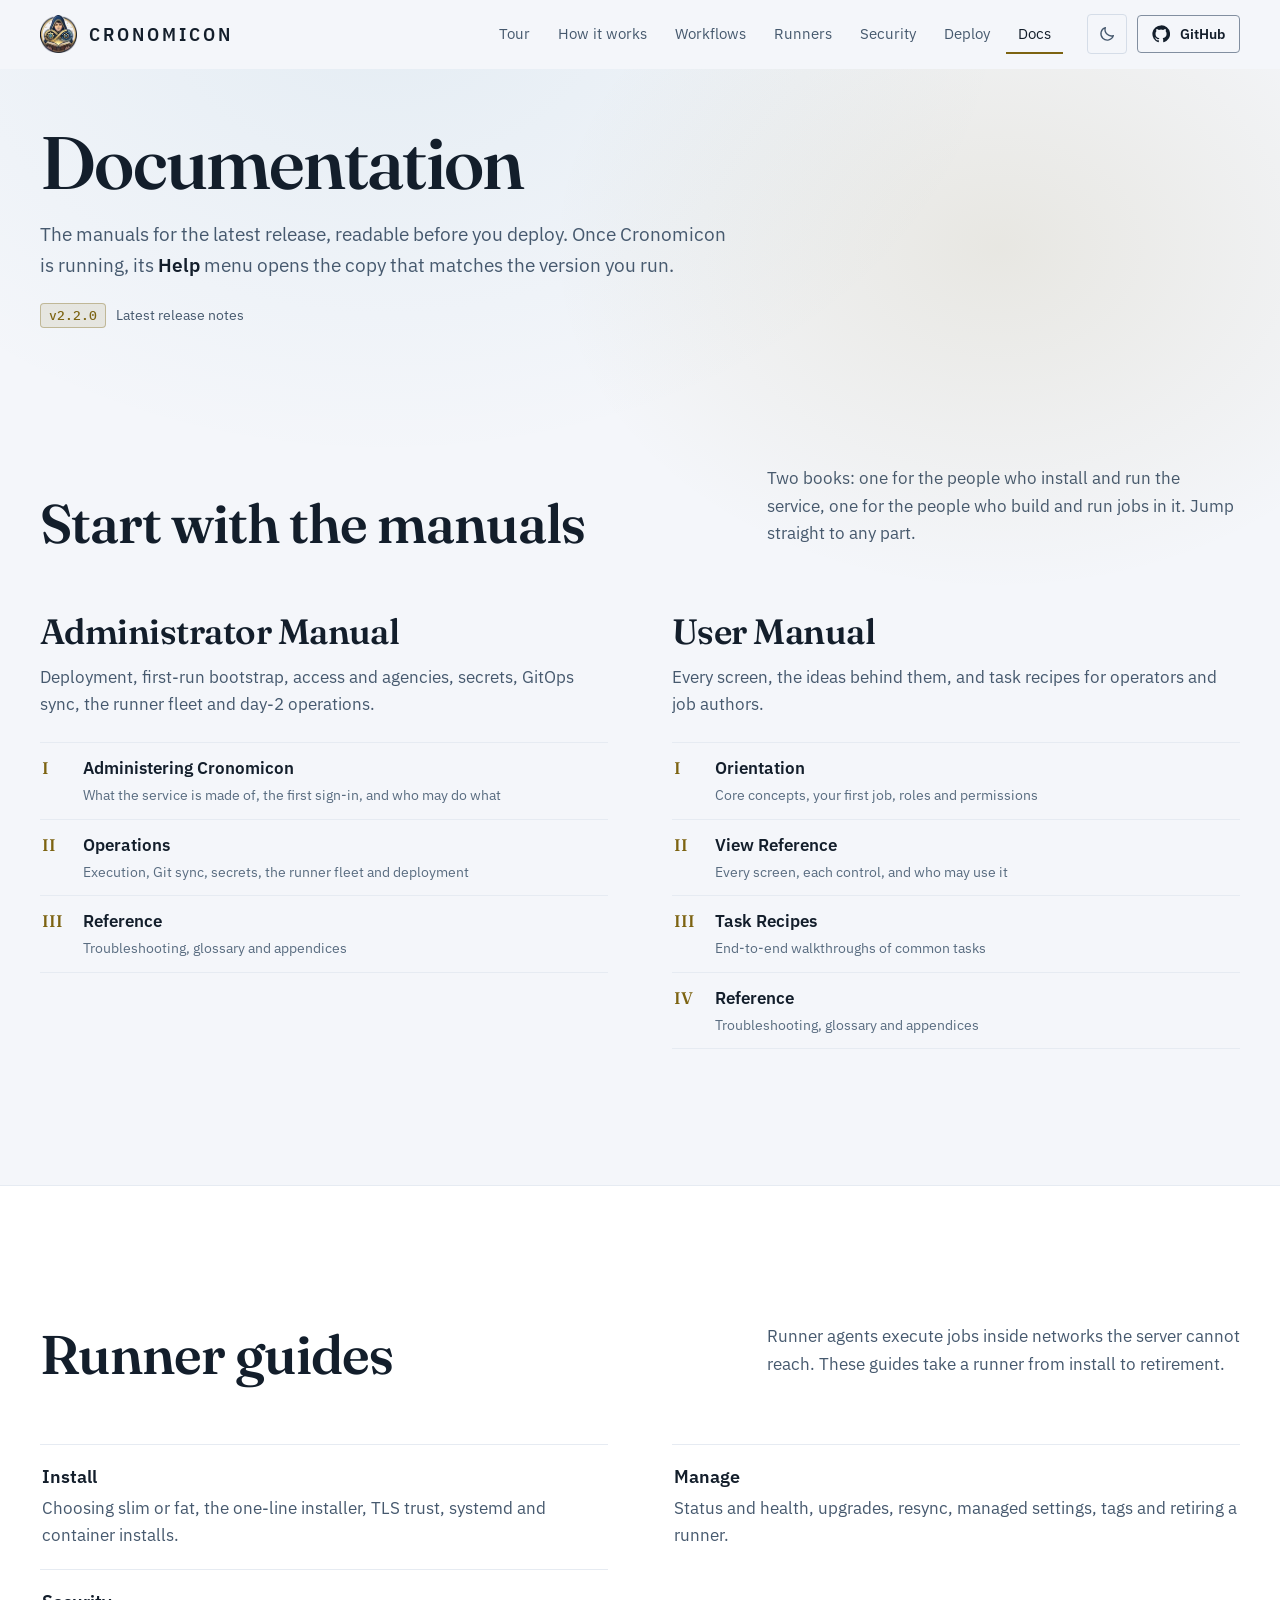
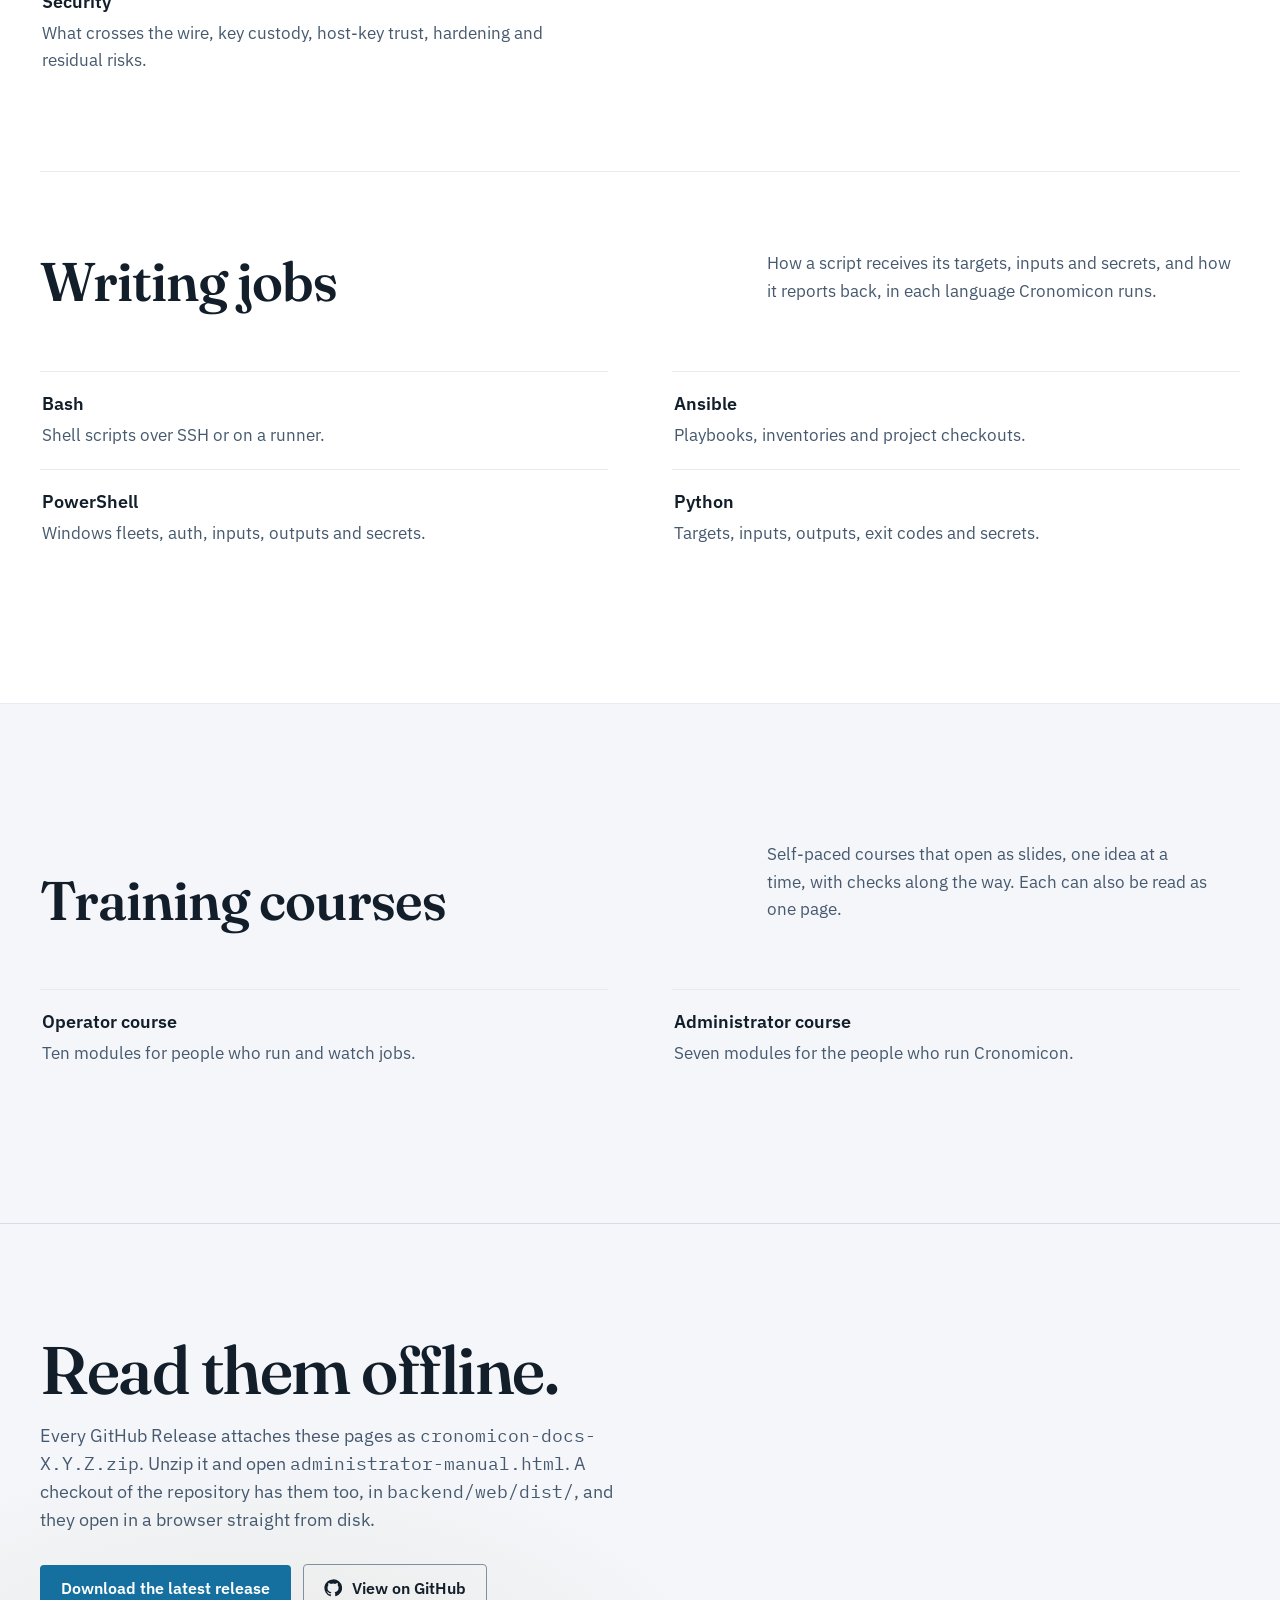
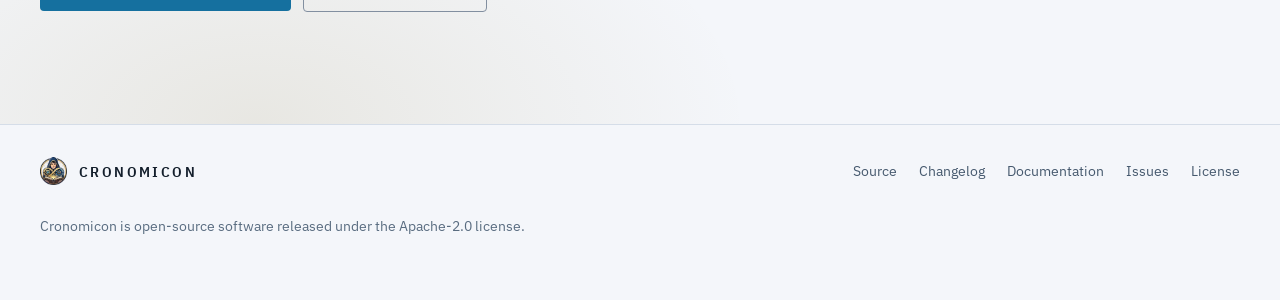
==== commit c35aa48e: "Publish the Cronomicon 2.2.0 manuals" ====
--- a/docs/index.html
+++ b/docs/index.html
@@ -15,6 +15,19 @@
   <link rel="preload" href="/assets/fonts/plex-sans-400-700-latin.woff2" as="font" type="font/woff2" crossorigin>
   <link rel="stylesheet" href="/assets/css/site.css">
   <script>try { var t = localStorage.getItem("crn-theme"); if (t === "light" || t === "dark") document.documentElement.dataset.theme = t; } catch (e) {}</script>
+  <!-- The publish workflow copies the block between the two analytics markers
+       into each manual it publishes here, so this is the tag those pages
+       carry. The manuals' source never has it: they also ship inside the
+       binary and the offline docs zip. Keep the markers on their own lines. -->
+  <!-- analytics:start -->
+  <script async src="https://www.googletagmanager.com/gtag/js?id=G-DD4PJF5X7S"></script>
+  <script>
+    window.dataLayer = window.dataLayer || [];
+    function gtag(){dataLayer.push(arguments);}
+    gtag("js", new Date());
+    gtag("config", "G-DD4PJF5X7S");
+  </script>
+  <!-- analytics:end -->
   <!-- The pages beside this one are copied in by the app repo's publish workflow
        on every release tag (github.com/ResetSmith/cronomicon,
        .github/workflows/publish-images.yml, the docs job). That sync leaves this
@@ -104,7 +117,7 @@
   <div class="wrap">
     <h1>Documentation</h1>
     <p class="lede">The manuals for the latest release, readable before you deploy. Once Cronomicon is running, its <strong>Help</strong> menu opens the copy that matches the version you run.</p>
-    <a class="release-link" href="https://github.com/ResetSmith/cronomicon/releases/latest"><span class="tag">v2.0.5</span>Latest release notes</a>
+    <a class="release-link" href="https://github.com/ResetSmith/cronomicon/releases/latest"><span class="tag">v2.2.0</span>Latest release notes</a>
   </div>
 </section>
 
--- a/assets/css/site.css
+++ b/assets/css/site.css
@@ -687,6 +687,8 @@
 .copy-btn:hover { color: var(--text); border-color: var(--border-strong); }
 .copy-btn svg { width: 13px; height: 13px; }
 .code .prompt { color: var(--text-muted); user-select: none; }
+.code-foot { margin: 0; padding: 12px 20px 14px; border-top: 1px solid var(--border-light); font-size: 14px; line-height: 1.55; color: var(--text-sec); }
+.code-foot code { font-size: 13px; color: var(--text); }
 .spec { margin: 0; display: grid; grid-template-columns: max-content minmax(0, 1fr); border-top: 1px solid var(--border); }
 .spec dt, .spec dd { padding: 13px 0; border-bottom: 1px solid var(--border); margin: 0; font-size: 15px; }
 .spec dt { color: var(--text-muted); padding-right: 24px; }
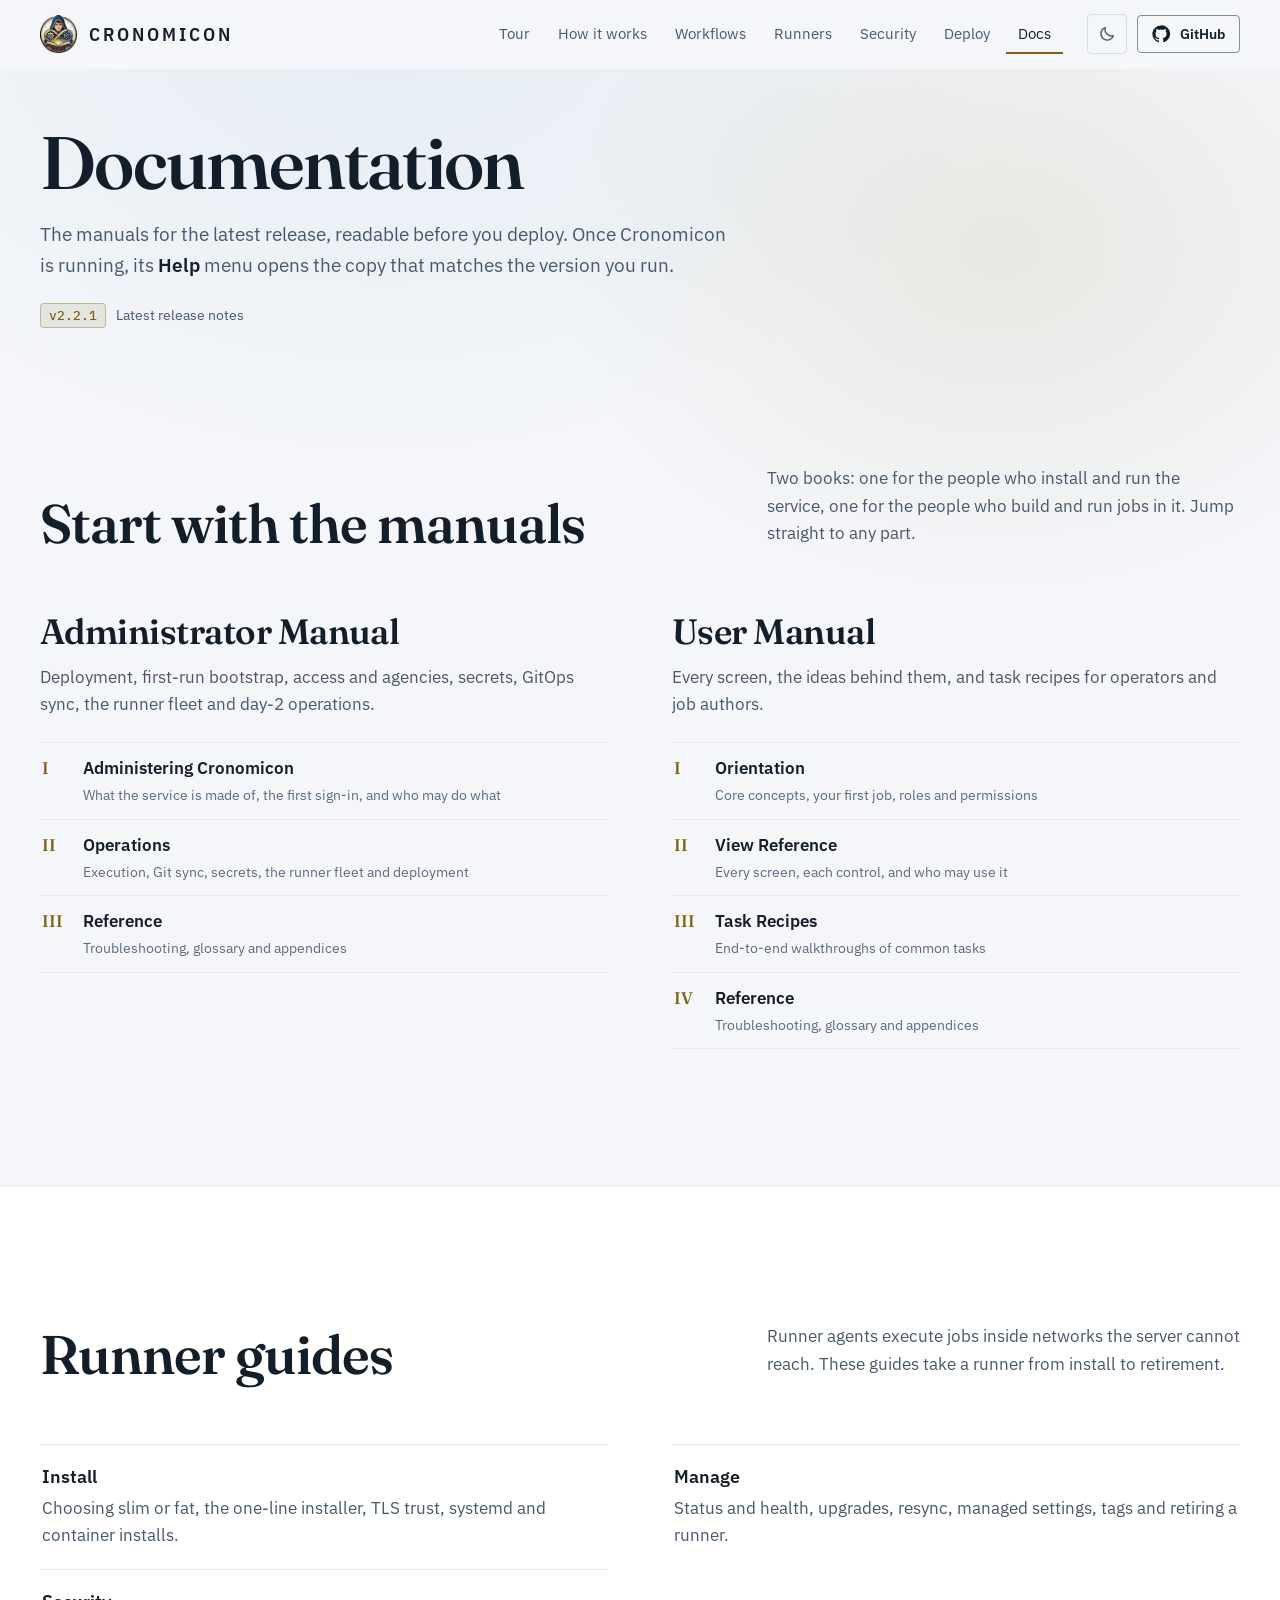
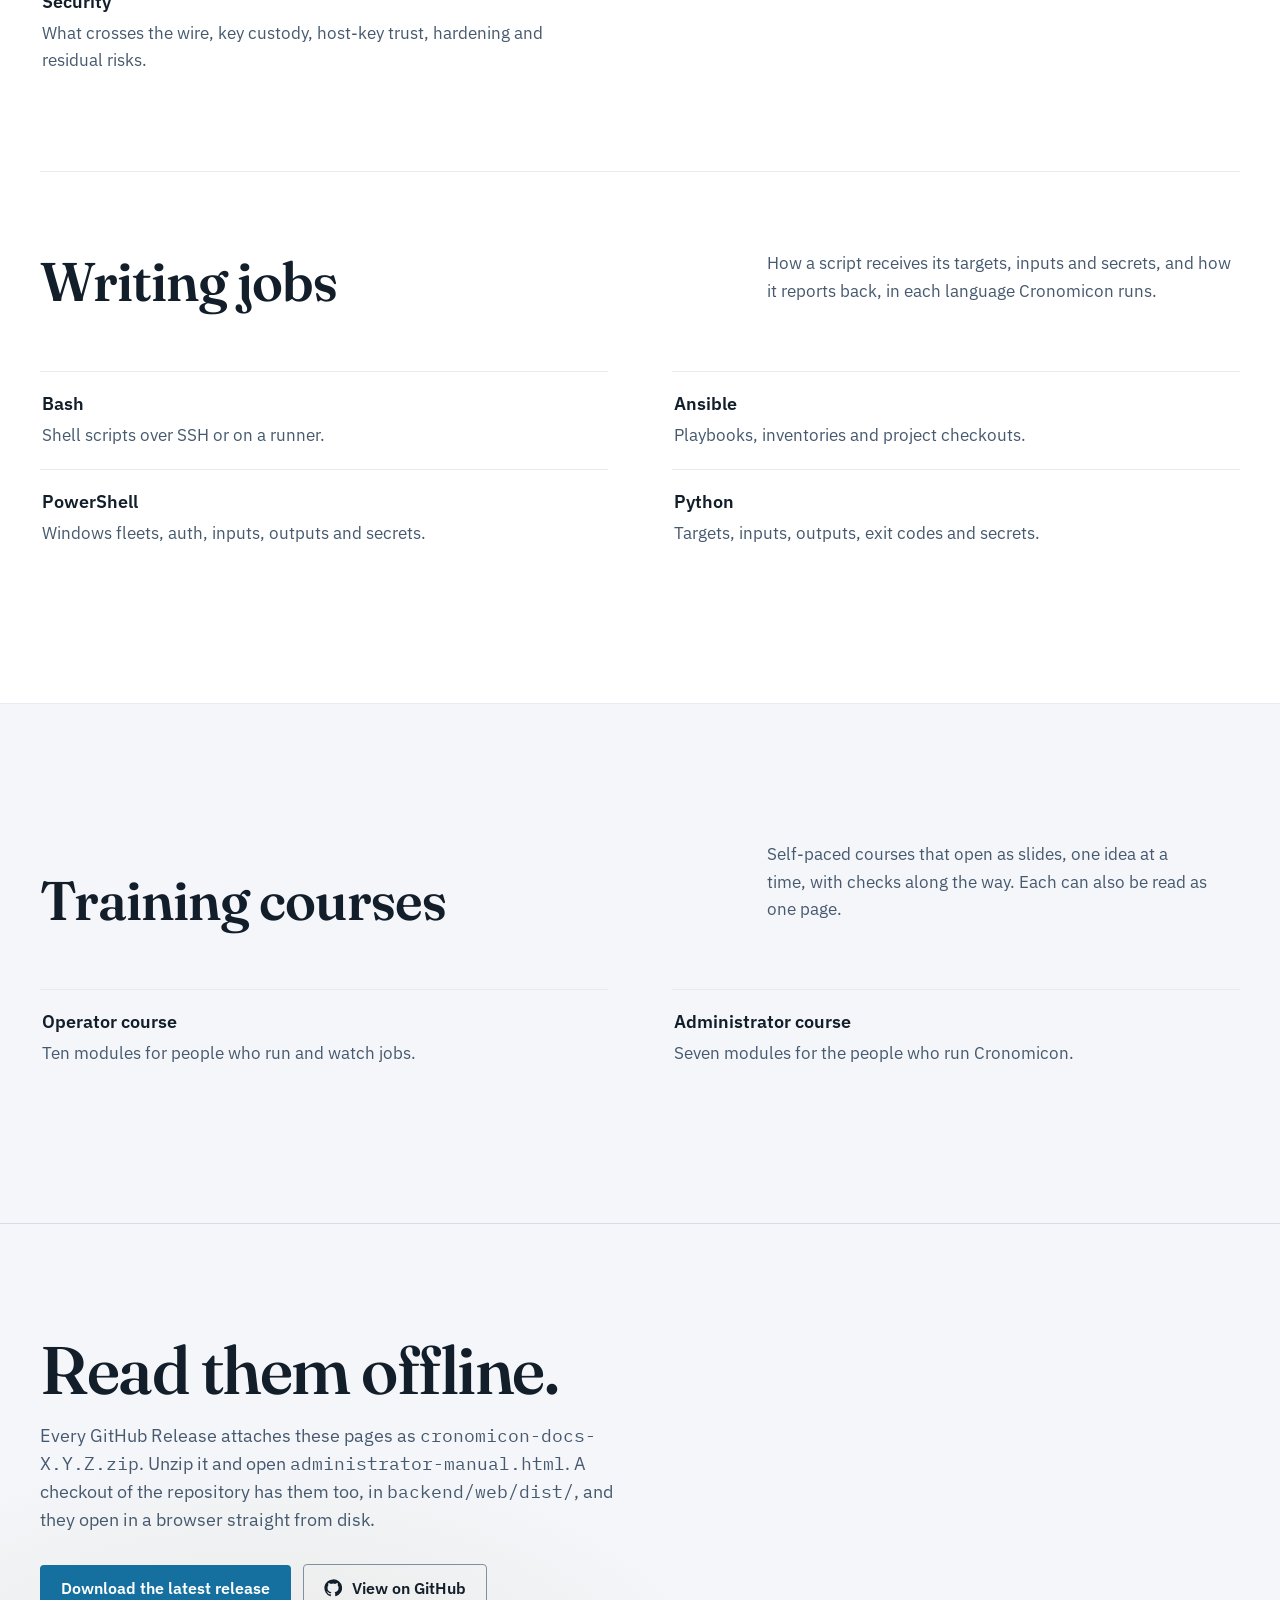
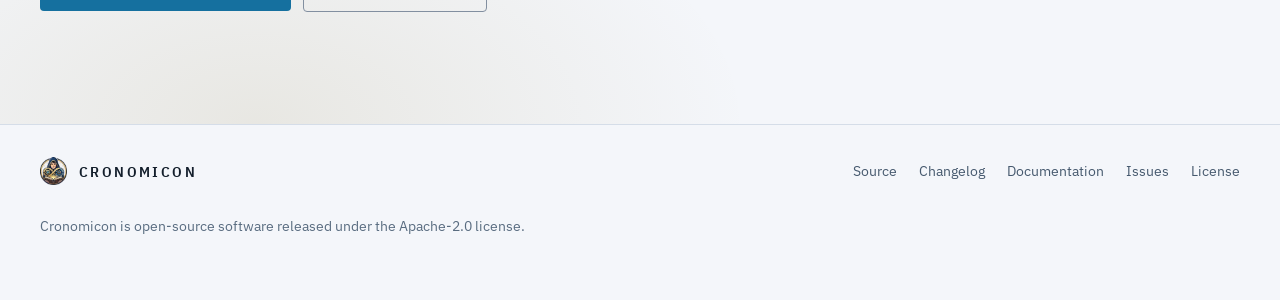
==== commit 1d2cfbaf: "Publish the Cronomicon 2.2.1 manuals" ====
--- a/docs/index.html
+++ b/docs/index.html
@@ -117,7 +117,7 @@
   <div class="wrap">
     <h1>Documentation</h1>
     <p class="lede">The manuals for the latest release, readable before you deploy. Once Cronomicon is running, its <strong>Help</strong> menu opens the copy that matches the version you run.</p>
-    <a class="release-link" href="https://github.com/ResetSmith/cronomicon/releases/latest"><span class="tag">v2.2.0</span>Latest release notes</a>
+    <a class="release-link" href="https://github.com/ResetSmith/cronomicon/releases/latest"><span class="tag">v2.2.1</span>Latest release notes</a>
   </div>
 </section>
 
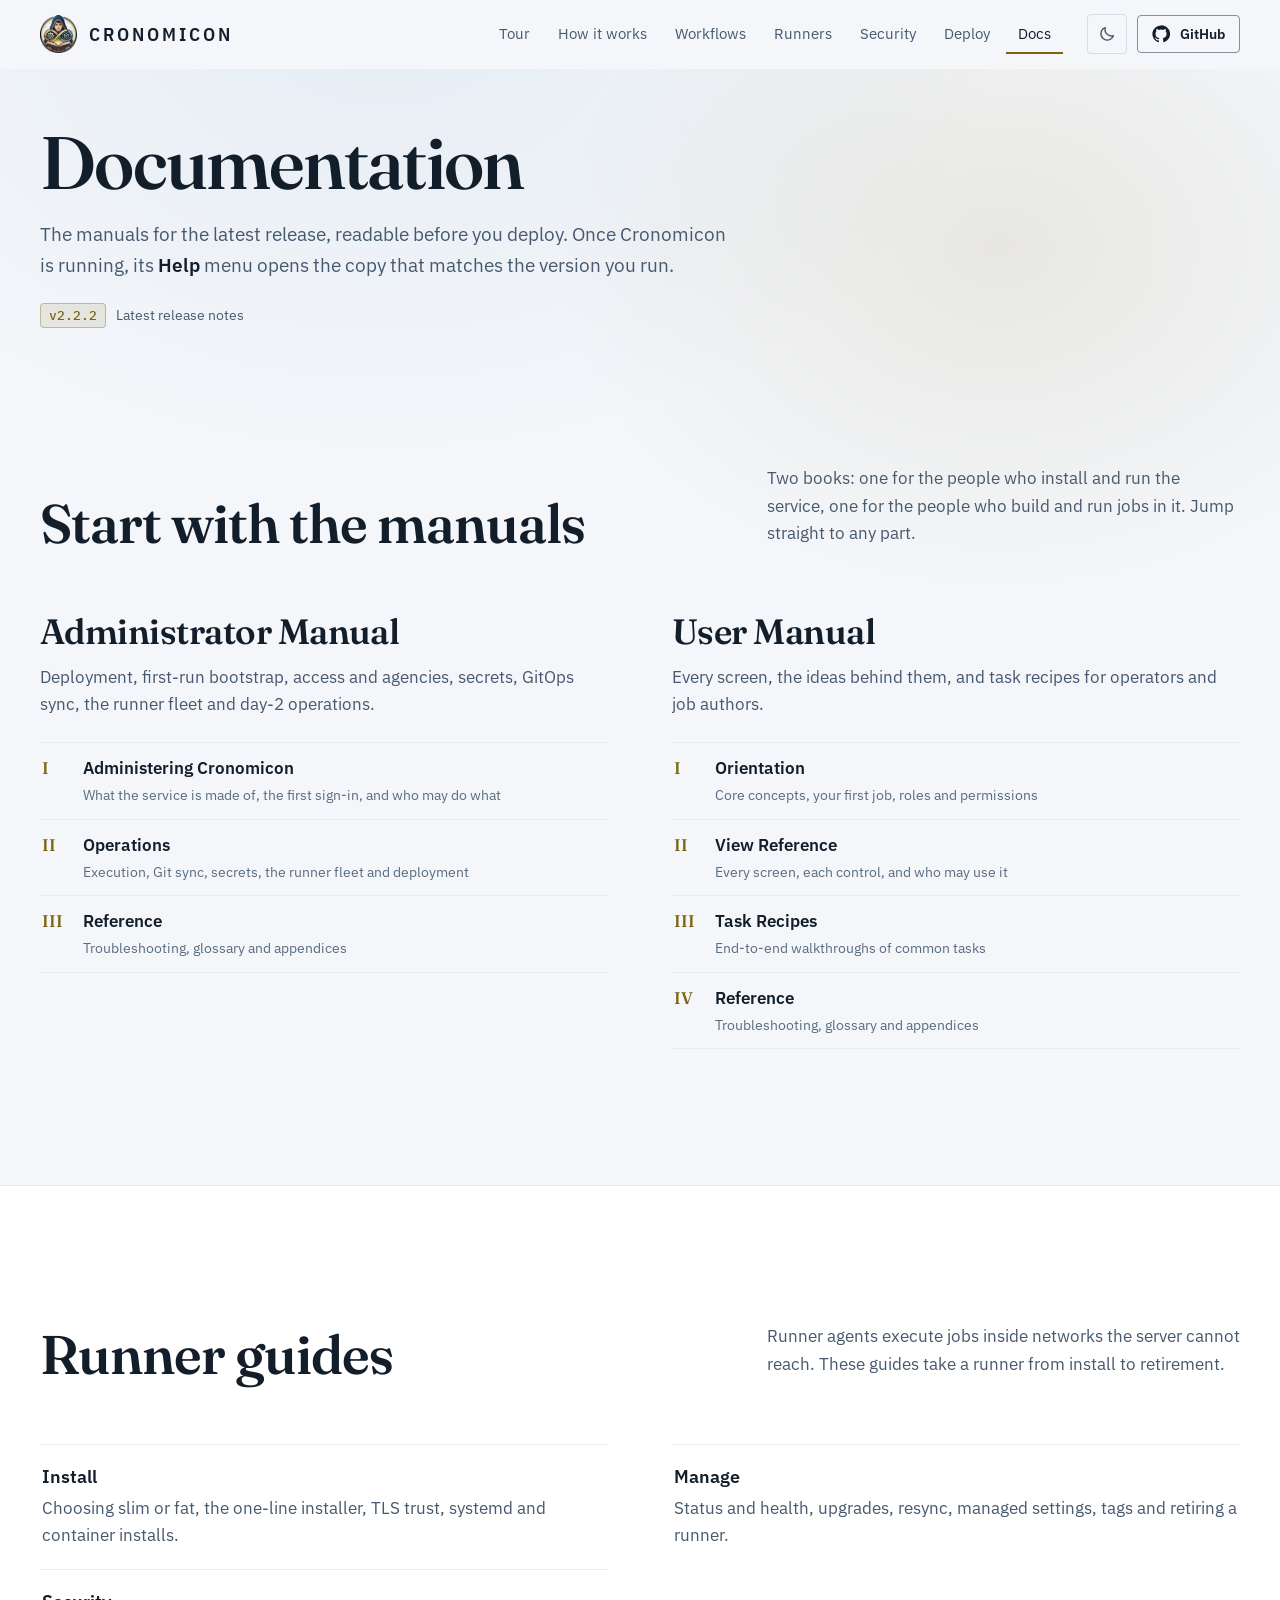
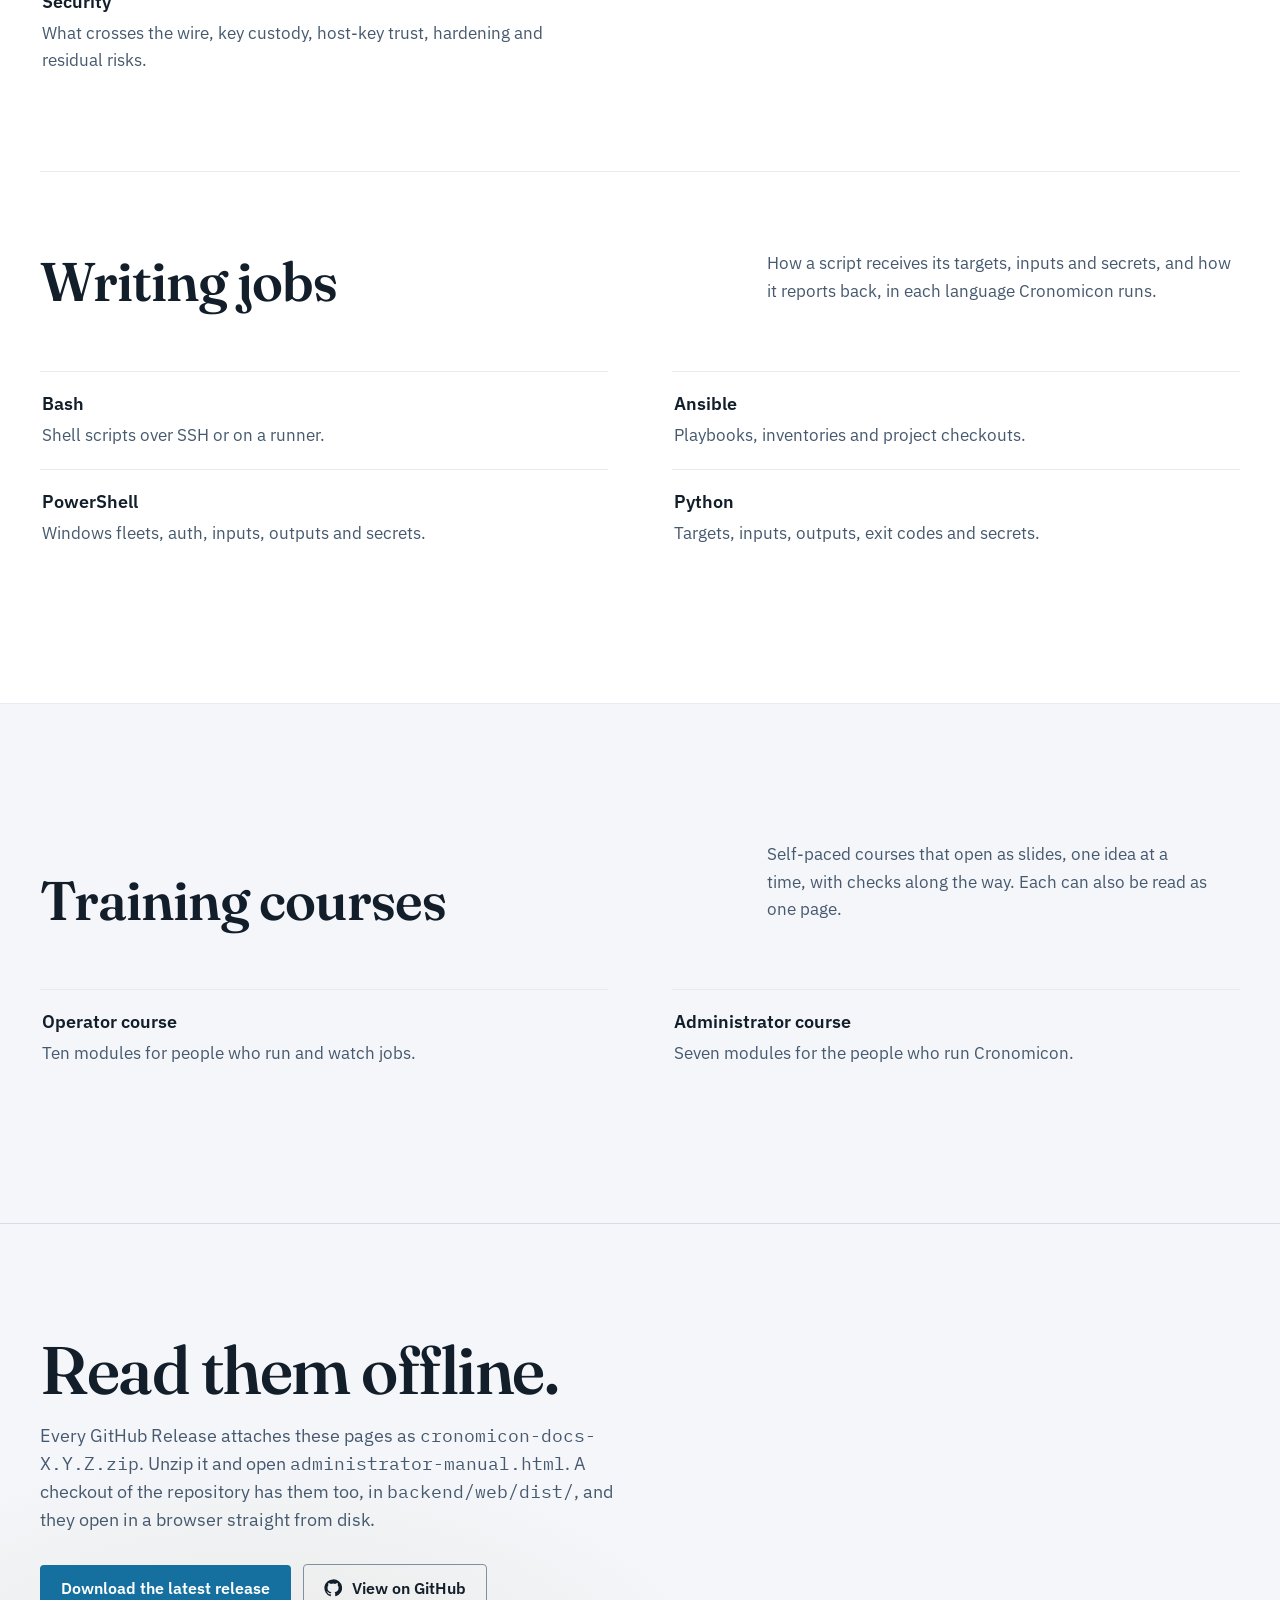
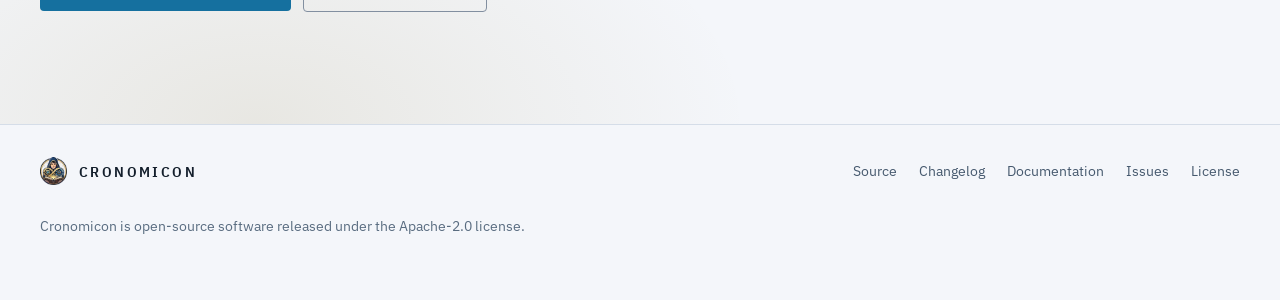
==== commit df5c79a4: "Publish the Cronomicon 2.2.2 manuals" ====
--- a/docs/index.html
+++ b/docs/index.html
@@ -117,7 +117,7 @@
   <div class="wrap">
     <h1>Documentation</h1>
     <p class="lede">The manuals for the latest release, readable before you deploy. Once Cronomicon is running, its <strong>Help</strong> menu opens the copy that matches the version you run.</p>
-    <a class="release-link" href="https://github.com/ResetSmith/cronomicon/releases/latest"><span class="tag">v2.2.1</span>Latest release notes</a>
+    <a class="release-link" href="https://github.com/ResetSmith/cronomicon/releases/latest"><span class="tag">v2.2.2</span>Latest release notes</a>
   </div>
 </section>
 
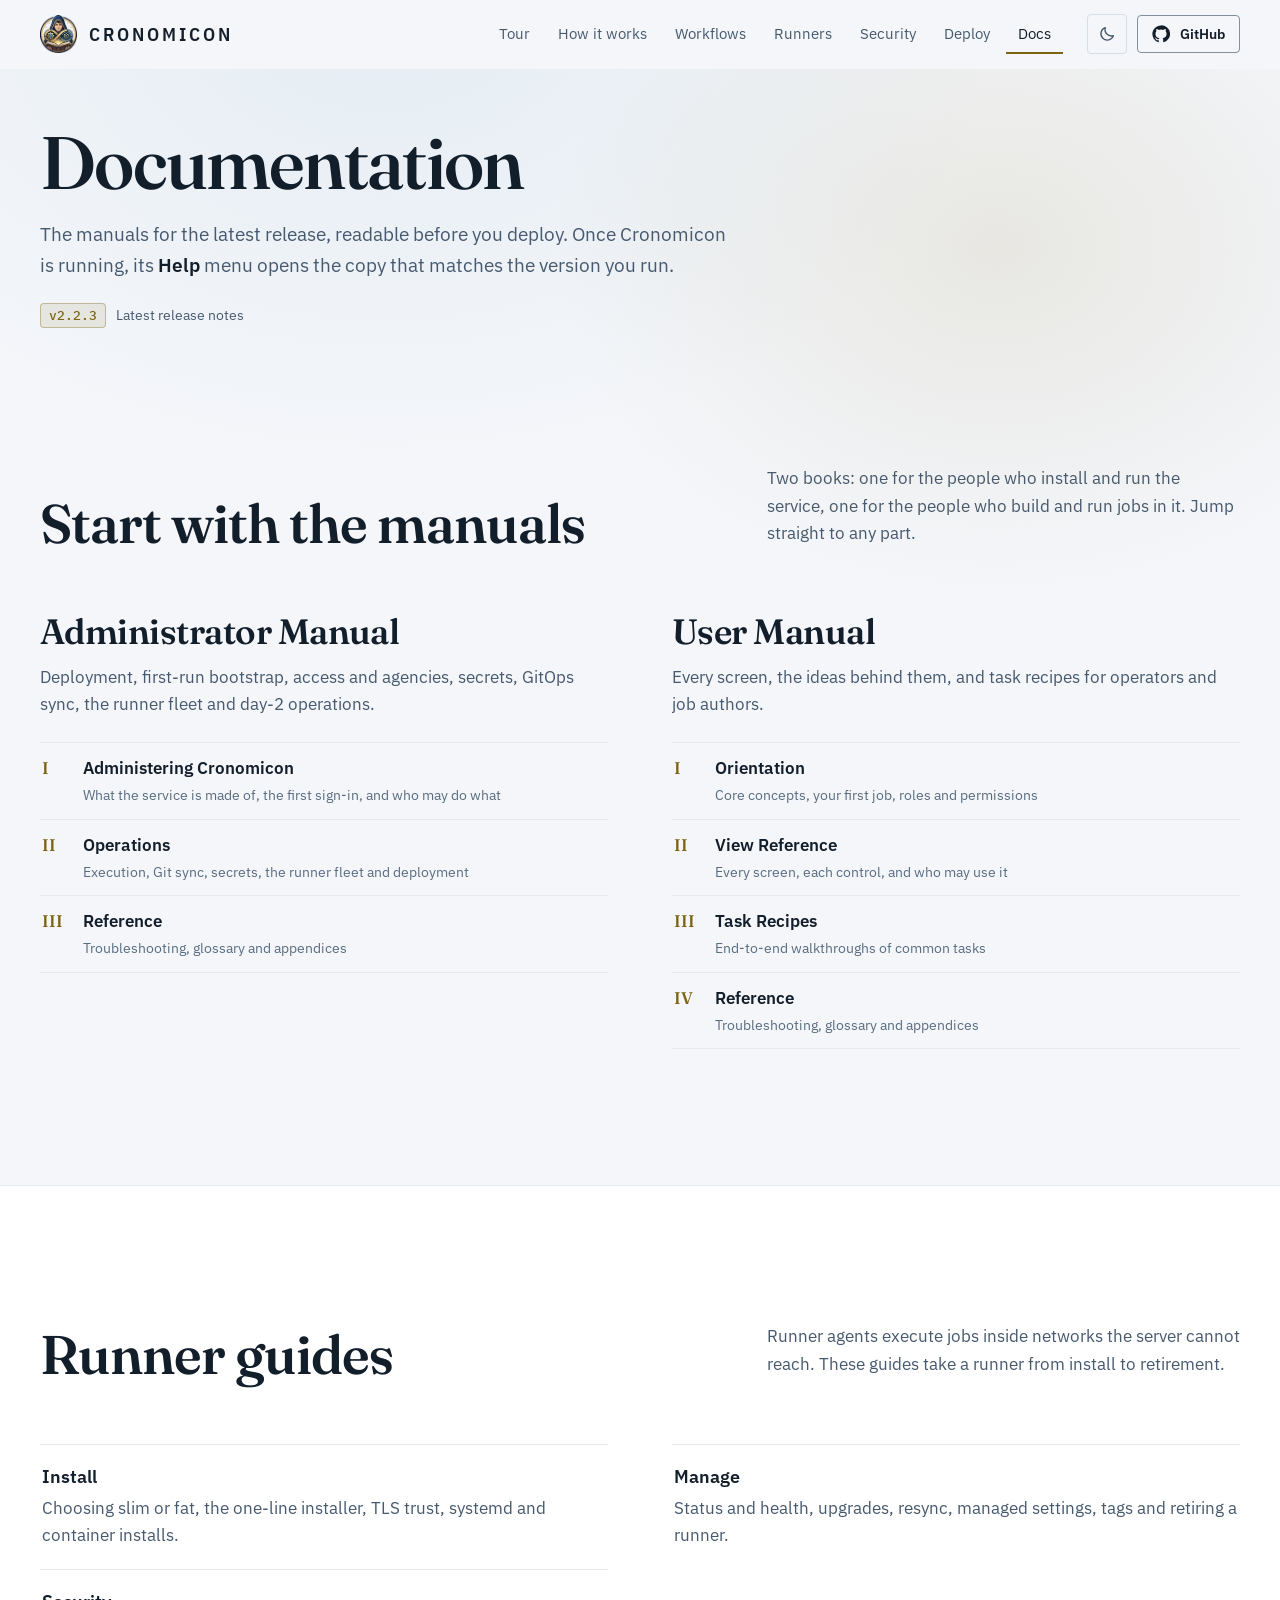
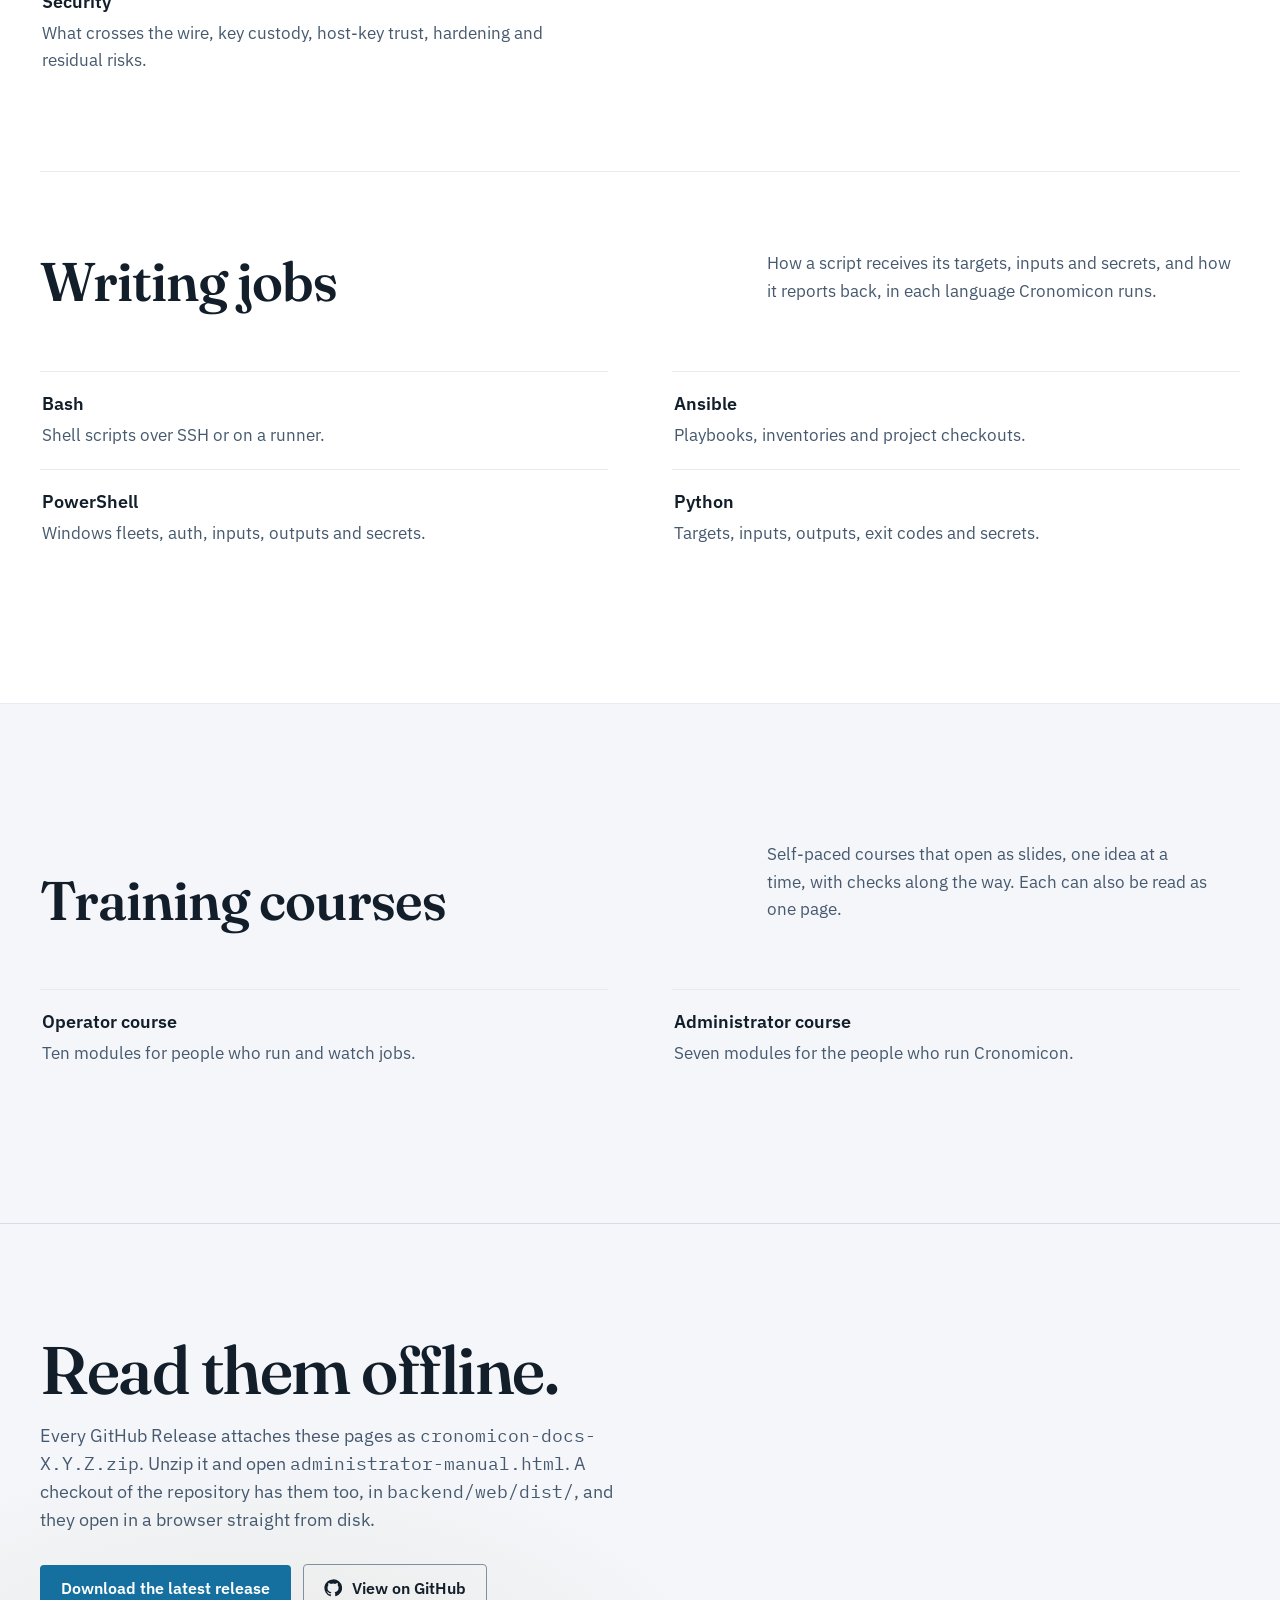
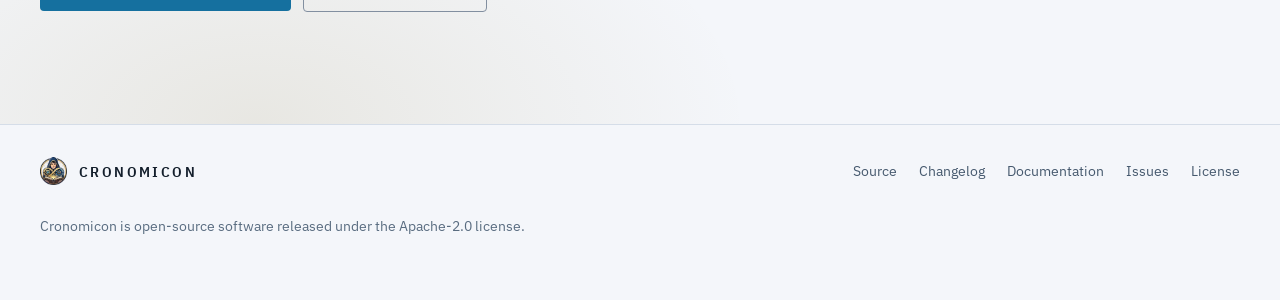
==== commit 13467e8a: "Publish the Cronomicon 2.2.3 manuals" ====
--- a/docs/index.html
+++ b/docs/index.html
@@ -117,7 +117,7 @@
   <div class="wrap">
     <h1>Documentation</h1>
     <p class="lede">The manuals for the latest release, readable before you deploy. Once Cronomicon is running, its <strong>Help</strong> menu opens the copy that matches the version you run.</p>
-    <a class="release-link" href="https://github.com/ResetSmith/cronomicon/releases/latest"><span class="tag">v2.2.2</span>Latest release notes</a>
+    <a class="release-link" href="https://github.com/ResetSmith/cronomicon/releases/latest"><span class="tag">v2.2.3</span>Latest release notes</a>
   </div>
 </section>
 
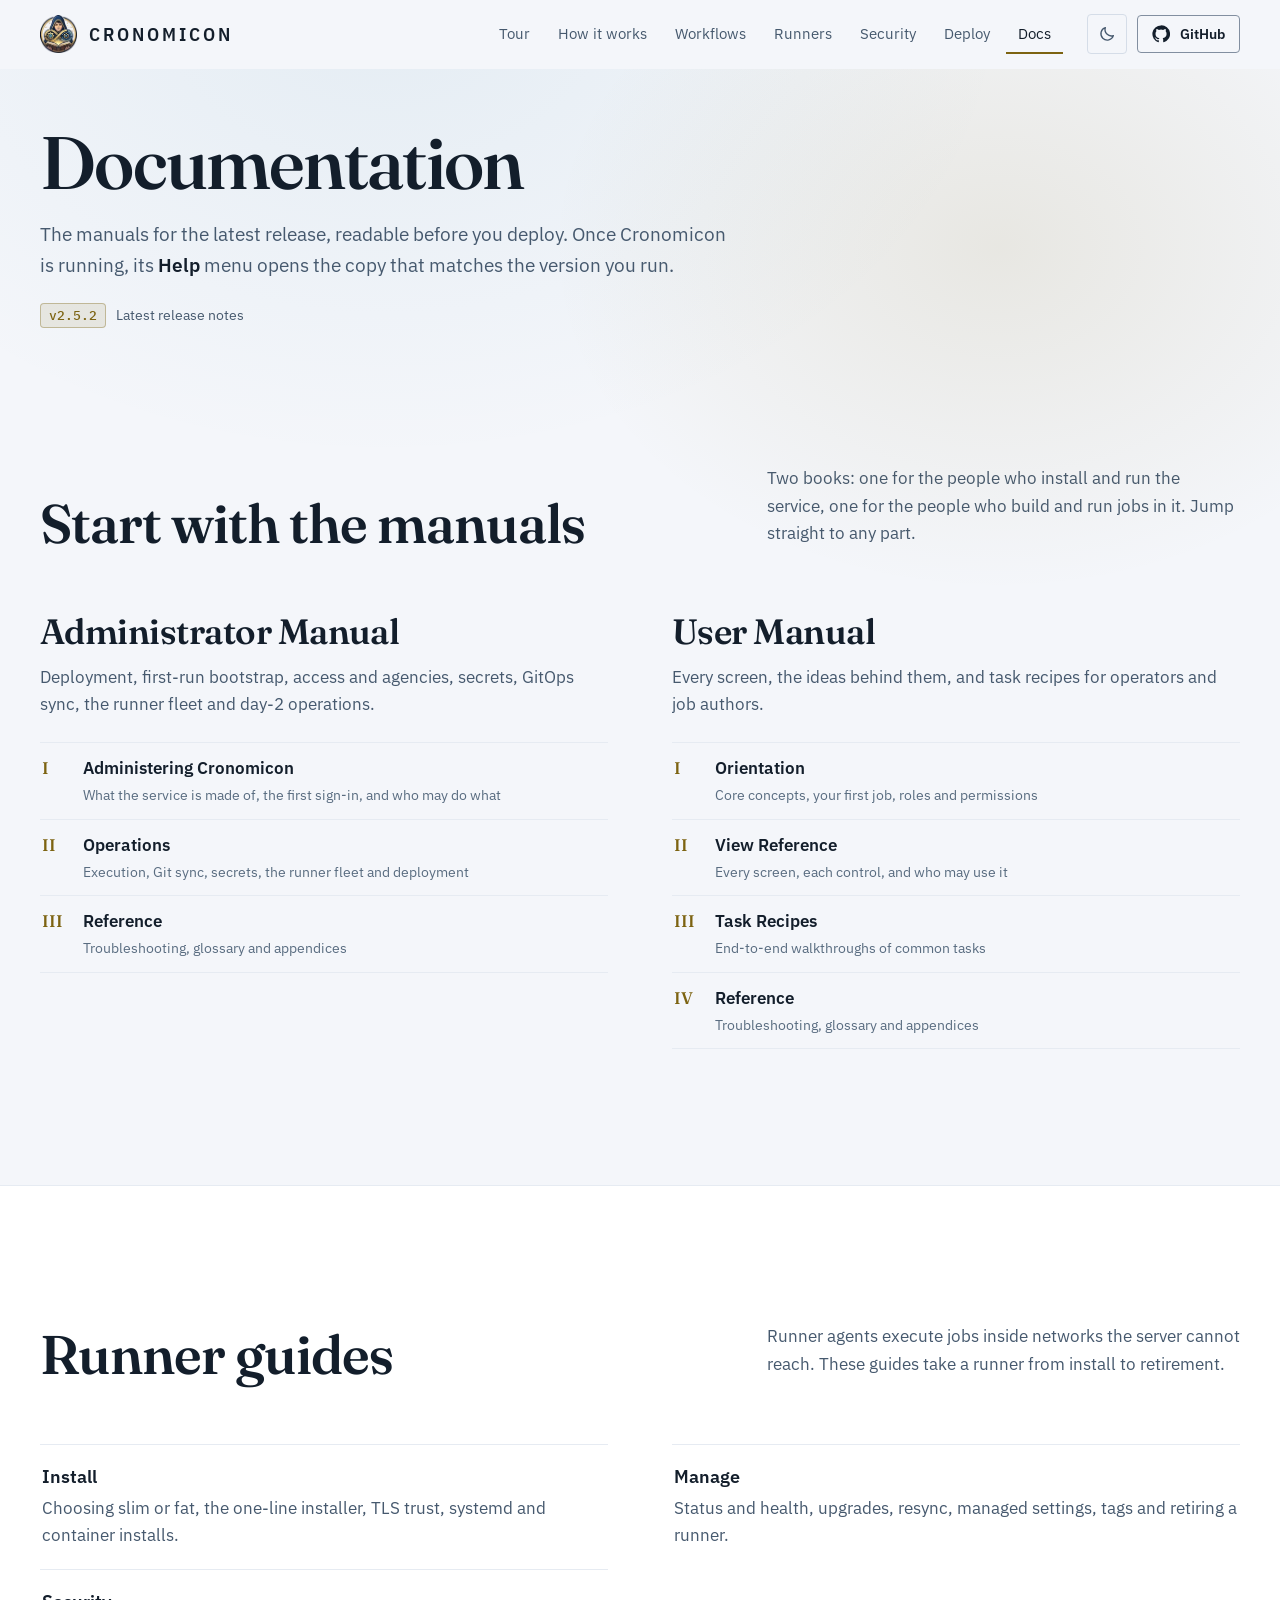
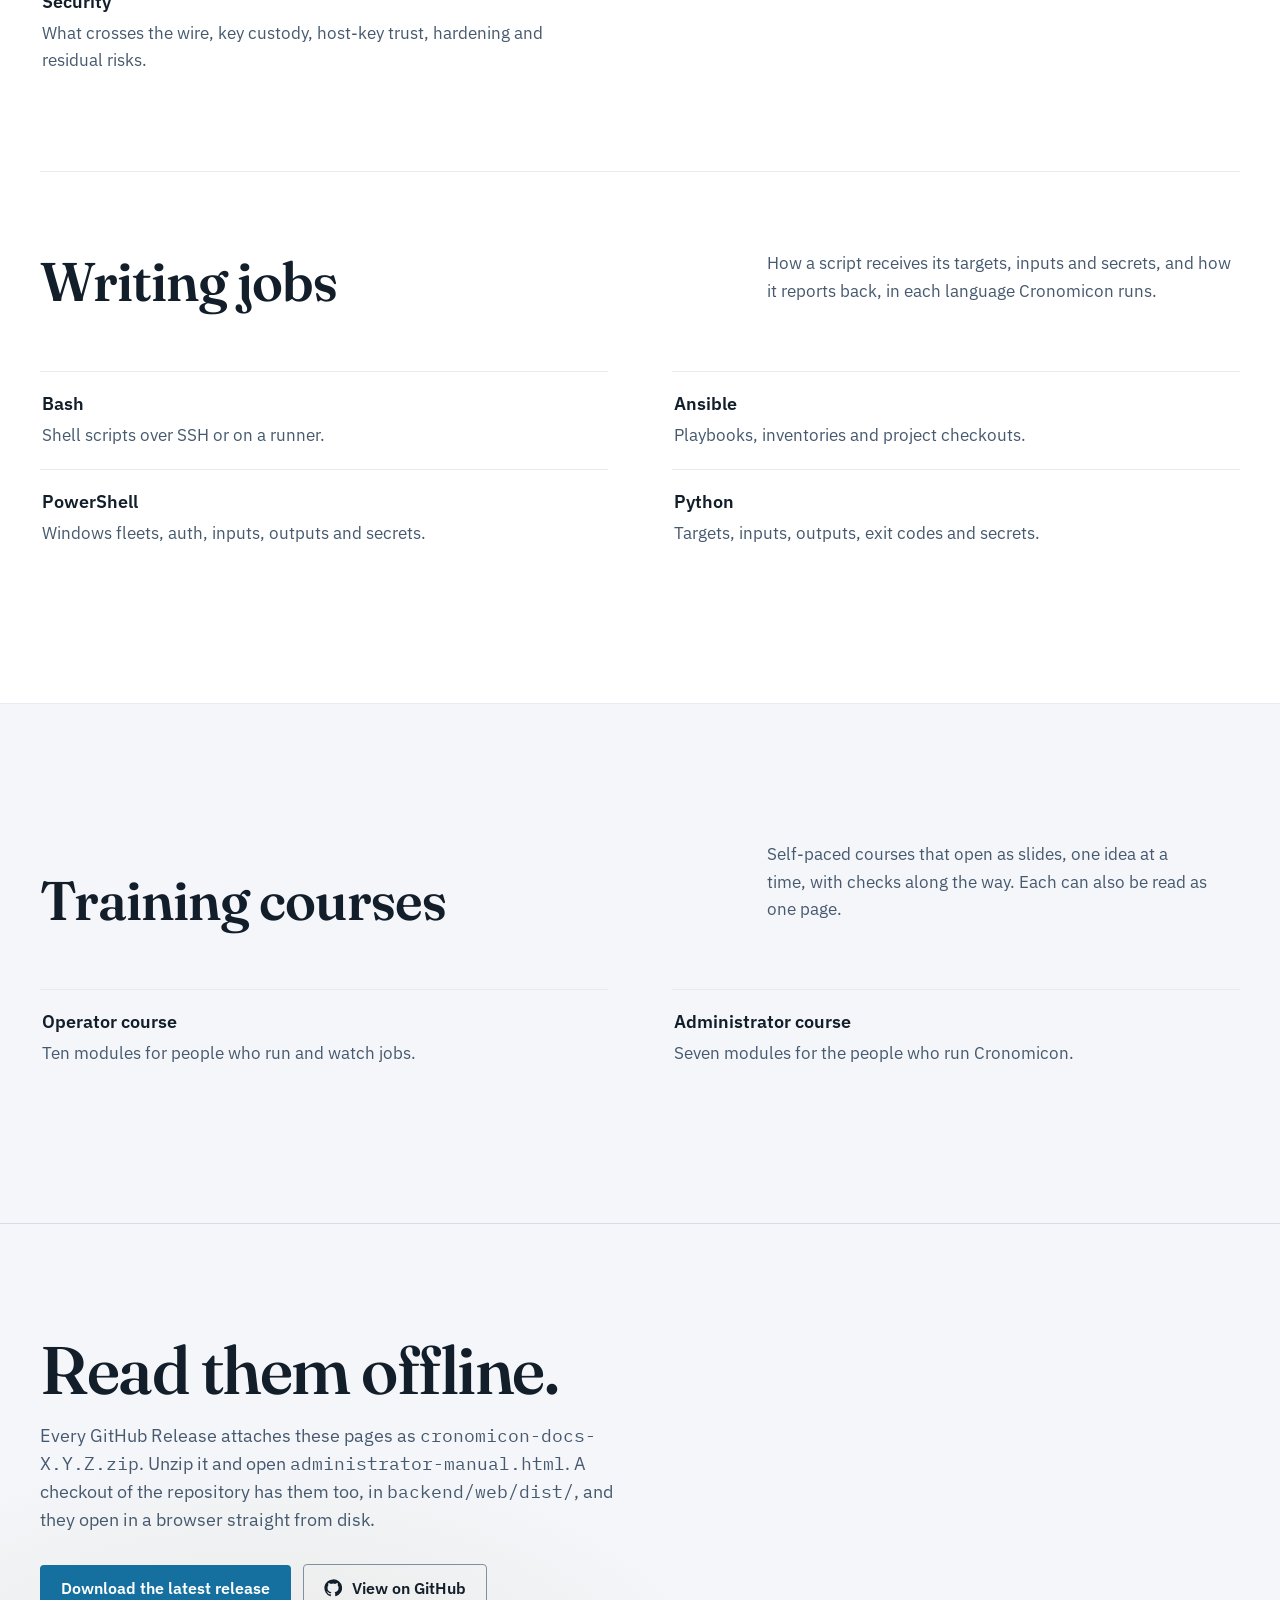
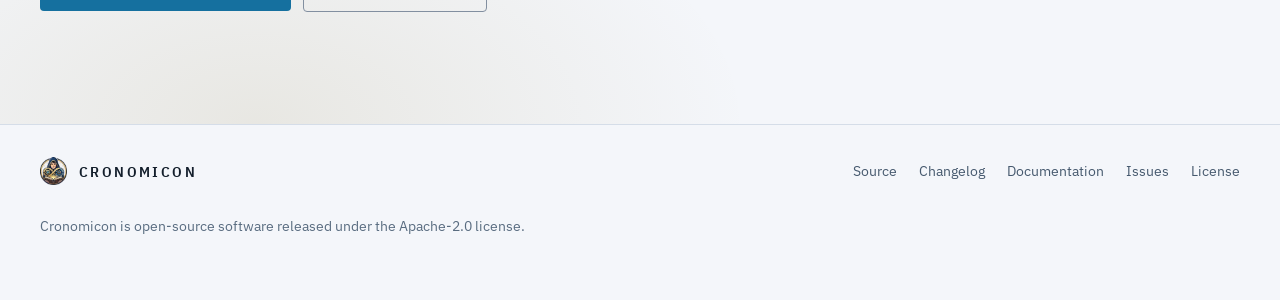
==== commit c609ec9a: "Publish the Cronomicon 2.5.2 manuals" ====
--- a/docs/index.html
+++ b/docs/index.html
@@ -117,7 +117,7 @@
   <div class="wrap">
     <h1>Documentation</h1>
     <p class="lede">The manuals for the latest release, readable before you deploy. Once Cronomicon is running, its <strong>Help</strong> menu opens the copy that matches the version you run.</p>
-    <a class="release-link" href="https://github.com/ResetSmith/cronomicon/releases/latest"><span class="tag">v2.2.3</span>Latest release notes</a>
+    <a class="release-link" href="https://github.com/ResetSmith/cronomicon/releases/latest"><span class="tag">v2.5.2</span>Latest release notes</a>
   </div>
 </section>
 
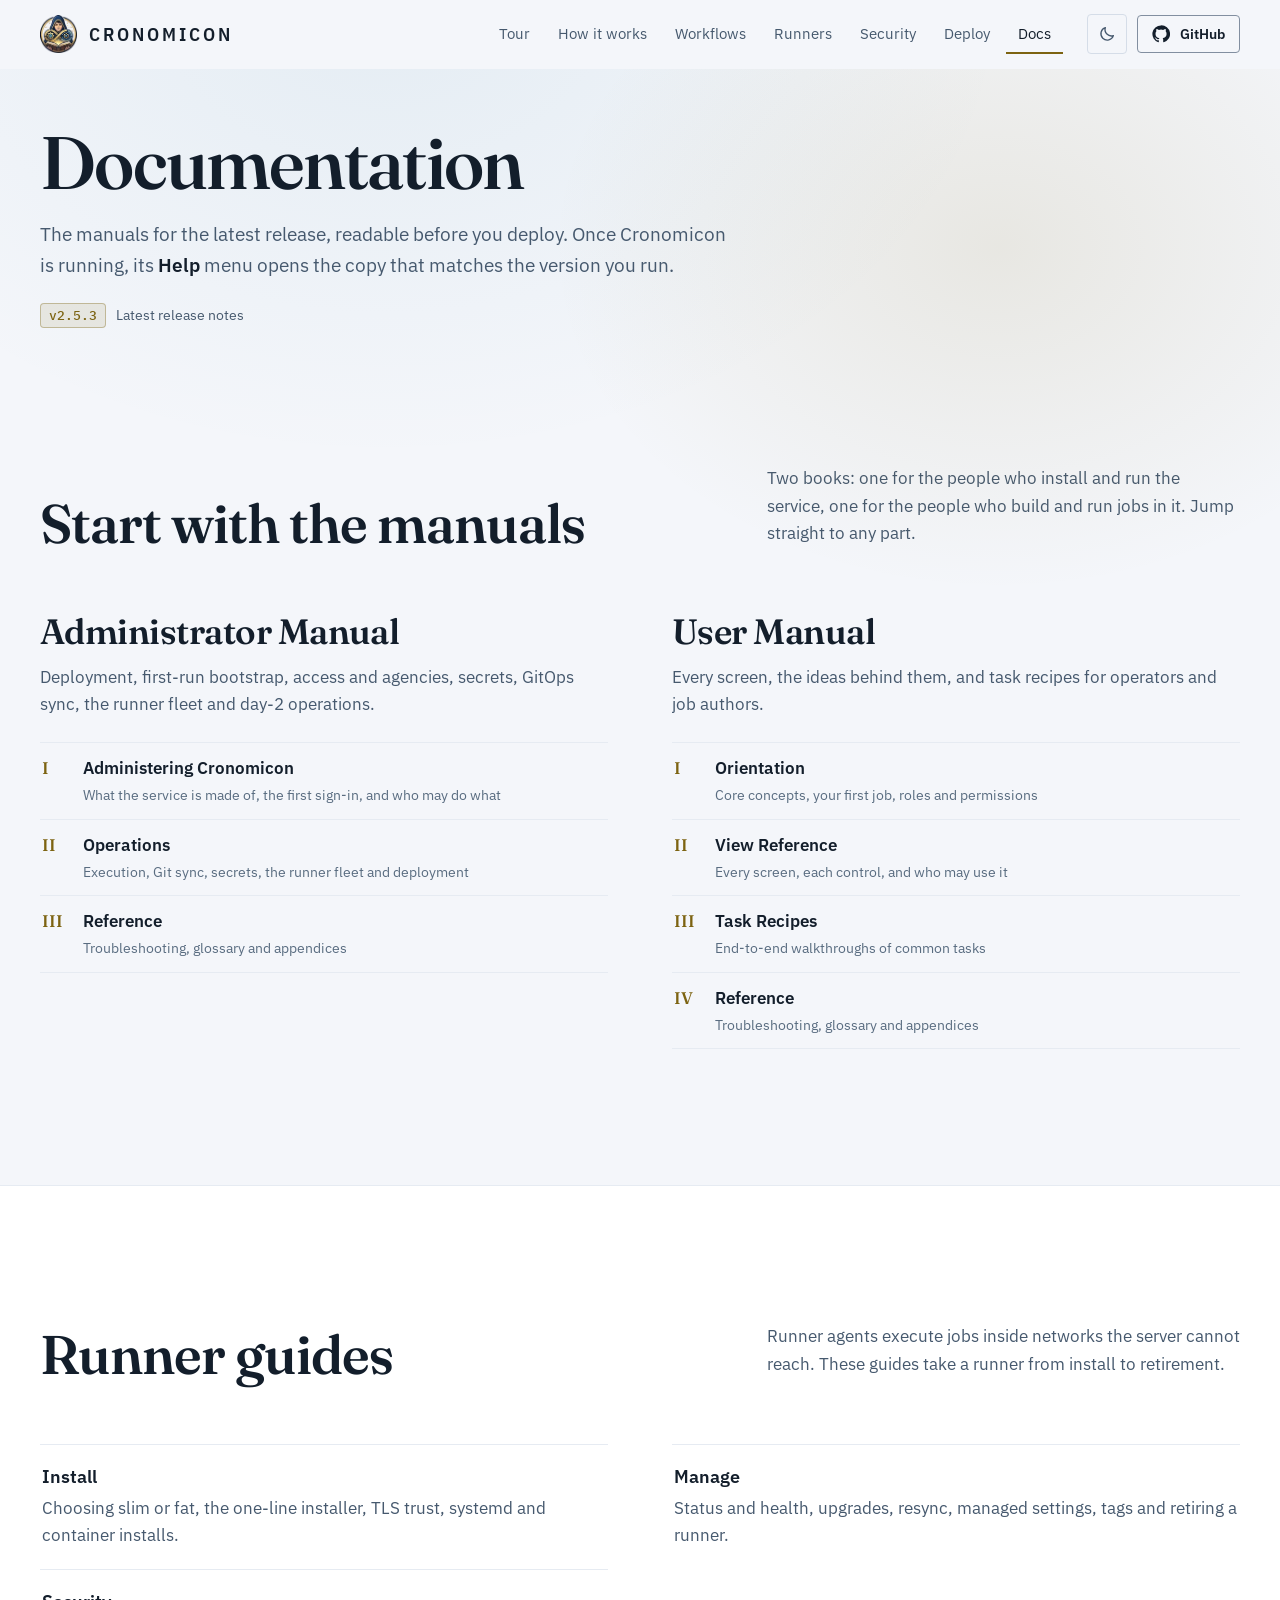
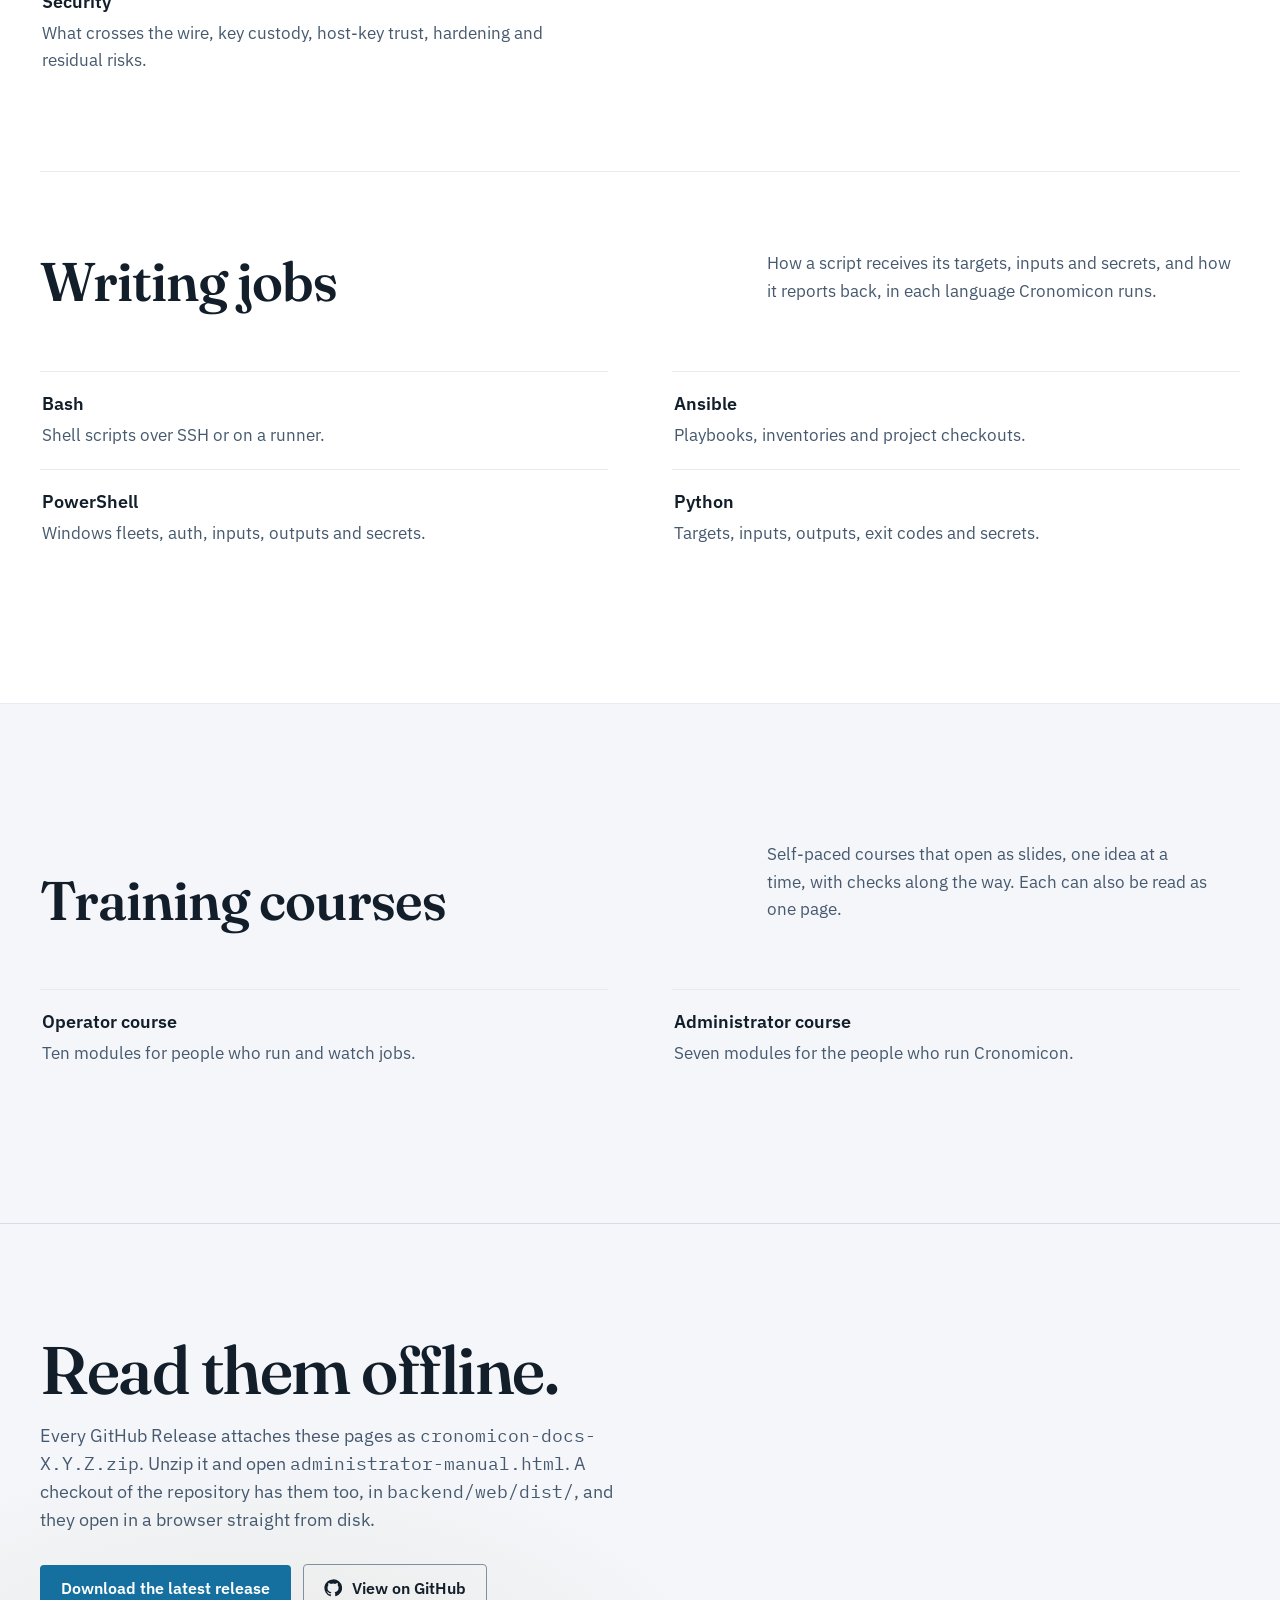
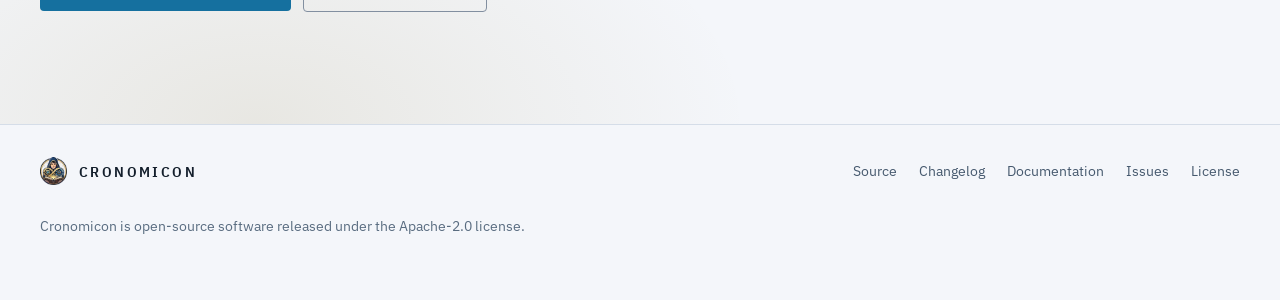
==== commit 104aa5fd: "Publish the Cronomicon 2.5.3 manuals" ====
--- a/docs/index.html
+++ b/docs/index.html
@@ -117,7 +117,7 @@
   <div class="wrap">
     <h1>Documentation</h1>
     <p class="lede">The manuals for the latest release, readable before you deploy. Once Cronomicon is running, its <strong>Help</strong> menu opens the copy that matches the version you run.</p>
-    <a class="release-link" href="https://github.com/ResetSmith/cronomicon/releases/latest"><span class="tag">v2.5.2</span>Latest release notes</a>
+    <a class="release-link" href="https://github.com/ResetSmith/cronomicon/releases/latest"><span class="tag">v2.5.3</span>Latest release notes</a>
   </div>
 </section>
 
